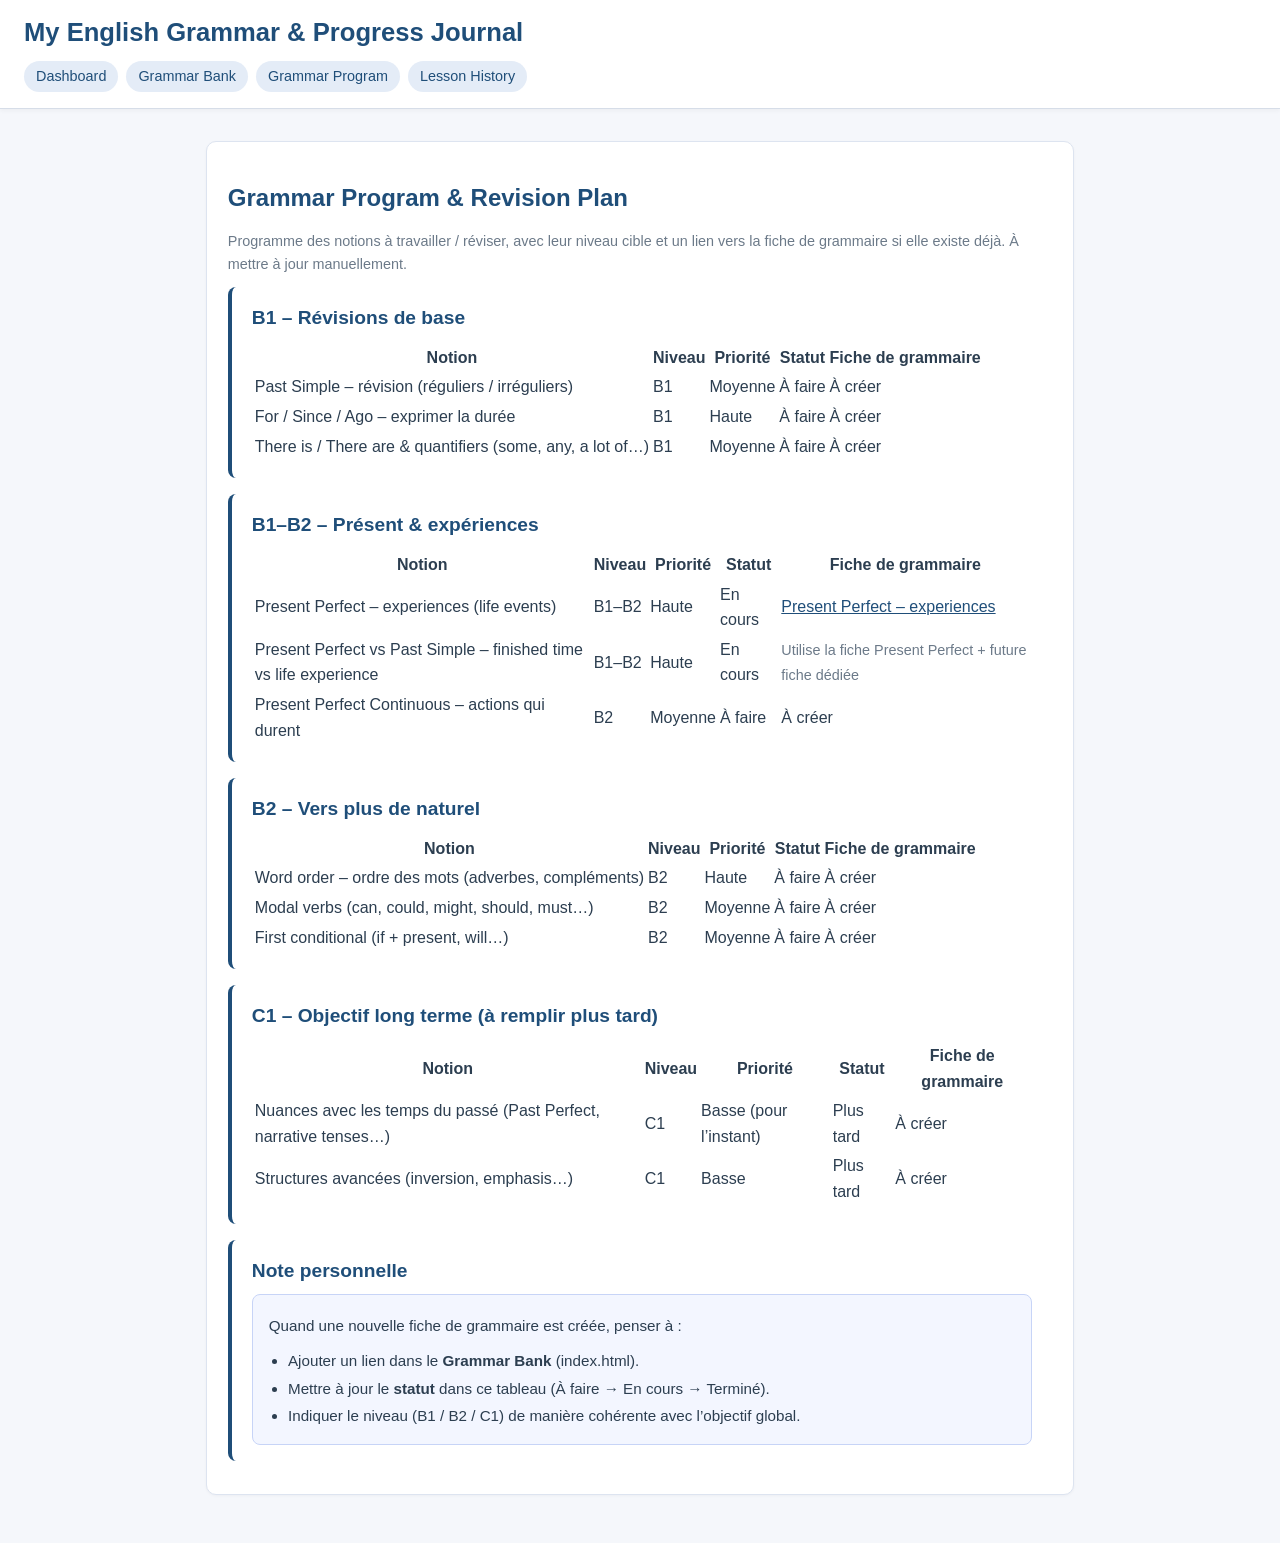
==== program.html @ 2c53763a "Update files after merging with GitHub" ====
<!DOCTYPE html>
<html lang="en">
<head>
  <meta charset="UTF-8">
  <title>Grammar Program & Revision Plan</title>
  <meta name="viewport" content="width=device-width, initial-scale=1">
  <link rel="stylesheet" href="css/style.css">
</head>
<body>
  <header>
    <h1>My English Grammar & Progress Journal</h1>
    <nav>
      <a href="index.html#dashboard">Dashboard</a>
      <a href="index.html#grammar-bank">Grammar Bank</a>
      <a href="program.html">Grammar Program</a>
      <a href="index.html#progress">Lesson History</a>
    </nav>
  </header>

  <main>
    <div class="card">
      <h2>Grammar Program & Revision Plan</h2>

      <p class="meta">
        Programme des notions à travailler / réviser, avec leur niveau cible et un lien
        vers la fiche de grammaire si elle existe déjà. À mettre à jour manuellement.
      </p>

      <!-- B1 – Révisions de base -->
      <section class="grammar-section">
        <h3>B1 – Révisions de base</h3>

        <table>
          <thead>
            <tr>
              <th>Notion</th>
              <th>Niveau</th>
              <th>Priorité</th>
              <th>Statut</th>
              <th>Fiche de grammaire</th>
            </tr>
          </thead>
          <tbody>
            <tr>
              <td>Past Simple – révision (réguliers / irréguliers)</td>
              <td>B1</td>
              <td>Moyenne</td>
              <td>À faire</td>
              <td>À créer</td>
            </tr>
            <tr>
              <td>For / Since / Ago – exprimer la durée</td>
              <td>B1</td>
              <td>Haute</td>
              <td>À faire</td>
              <td>À créer</td>
            </tr>
            <tr>
              <td>There is / There are & quantifiers (some, any, a lot of…)</td>
              <td>B1</td>
              <td>Moyenne</td>
              <td>À faire</td>
              <td>À créer</td>
            </tr>
          </tbody>
        </table>
      </section>

      <!-- B1–B2 – Présent & expériences -->
      <section class="grammar-section">
        <h3>B1–B2 – Présent & expériences</h3>

        <table>
          <thead>
            <tr>
              <th>Notion</th>
              <th>Niveau</th>
              <th>Priorité</th>
              <th>Statut</th>
              <th>Fiche de grammaire</th>
            </tr>
          </thead>
          <tbody>
            <tr>
              <td>Present Perfect – experiences (life events)</td>
              <td>B1–B2</td>
              <td>Haute</td>
              <td>En cours</td>
              <td>
                <a href="grammar/2025-11-17-present-perfect.html">
                  Present Perfect – experiences
                </a>
              </td>
            </tr>
            <tr>
              <td>Present Perfect vs Past Simple – finished time vs life experience</td>
              <td>B1–B2</td>
              <td>Haute</td>
              <td>En cours</td>
              <td>
                <span class="meta">Utilise la fiche Present Perfect + future fiche dédiée</span>
              </td>
            </tr>
            <tr>
              <td>Present Perfect Continuous – actions qui durent</td>
              <td>B2</td>
              <td>Moyenne</td>
              <td>À faire</td>
              <td>À créer</td>
            </tr>
          </tbody>
        </table>
      </section>

      <!-- B2 – Vers plus de naturel -->
      <section class="grammar-section">
        <h3>B2 – Vers plus de naturel</h3>

        <table>
          <thead>
            <tr>
              <th>Notion</th>
              <th>Niveau</th>
              <th>Priorité</th>
              <th>Statut</th>
              <th>Fiche de grammaire</th>
            </tr>
          </thead>
          <tbody>
            <tr>
              <td>Word order – ordre des mots (adverbes, compléments)</td>
              <td>B2</td>
              <td>Haute</td>
              <td>À faire</td>
              <td>À créer</td>
            </tr>
            <tr>
              <td>Modal verbs (can, could, might, should, must…)</td>
              <td>B2</td>
              <td>Moyenne</td>
              <td>À faire</td>
              <td>À créer</td>
            </tr>
            <tr>
              <td>First conditional (if + present, will…)</td>
              <td>B2</td>
              <td>Moyenne</td>
              <td>À faire</td>
              <td>À créer</td>
            </tr>
          </tbody>
        </table>
      </section>

      <!-- C1 – Objectif long terme (placeholder) -->
      <section class="grammar-section">
        <h3>C1 – Objectif long terme (à remplir plus tard)</h3>

        <table>
          <thead>
            <tr>
              <th>Notion</th>
              <th>Niveau</th>
              <th>Priorité</th>
              <th>Statut</th>
              <th>Fiche de grammaire</th>
            </tr>
          </thead>
          <tbody>
            <tr>
              <td>Nuances avec les temps du passé (Past Perfect, narrative tenses…)</td>
              <td>C1</td>
              <td>Basse (pour l’instant)</td>
              <td>Plus tard</td>
              <td>À créer</td>
            </tr>
            <tr>
              <td>Structures avancées (inversion, emphasis…)</td>
              <td>C1</td>
              <td>Basse</td>
              <td>Plus tard</td>
              <td>À créer</td>
            </tr>
          </tbody>
        </table>
      </section>

      <!-- NOTE -->
      <section class="grammar-section">
        <h3>Note personnelle</h3>

        <div class="note-box">
          <p>
            Quand une nouvelle fiche de grammaire est créée, penser à :
          </p>
          <ul>
            <li>Ajouter un lien dans le <strong>Grammar Bank</strong> (index.html).</li>
            <li>Mettre à jour le <strong>statut</strong> dans ce tableau (À faire → En cours → Terminé).</li>
            <li>Indiquer le niveau (B1 / B2 / C1) de manière cohérente avec l’objectif global.</li>
          </ul>
        </div>
      </section>
    </div>
  </main>
</body>
</html>
---- css/style.css ----
/* --------- RESET DE BASE --------- */

* {
  box-sizing: border-box;
}

html, body {
  margin: 0;
  padding: 0;
}

/* --------- TYPO + FOND --------- */

body {
  font-family: -apple-system, BlinkMacSystemFont, "Segoe UI", Roboto, sans-serif;
  background: #f5f7fb;           /* fond clair bleu/gris */
  color: #2c3e50;                 /* texte gris foncé */
  line-height: 1.6;
}

/* --------- HEADER --------- */

header {
  background: #ffffff;
  border-bottom: 1px solid #d6dde8;
  box-shadow: 0 2px 4px rgba(0, 0, 0, 0.04);
  padding: 0.75rem 1.5rem 1rem;
}

header h1 {
  margin: 0 0 0.5rem;
  font-size: 1.6rem;
  color: #1f4e79;                 /* bleu sobre principal */
}

header nav {
  display: flex;
  flex-wrap: wrap;
  gap: 0.5rem;
}

header nav a {
  text-decoration: none;
  color: #1f4e79;
  font-weight: 500;
  padding: 0.25rem 0.75rem;
  border-radius: 999px;
  background: #e4ecf7;
  font-size: 0.9rem;
}

header nav a:hover {
  background: #d1ddf1;
}

/* --------- LAYOUT GLOBAL --------- */

main {
  max-width: 900px;
  margin: 2rem auto 3rem;
  padding: 0 1rem;
}

/* Sections principales (Dashboard / Grammar / Progress) */

section {
  margin-bottom: 2rem;
}

/* --------- TITRES & TEXTE --------- */

h2 {
  font-size: 1.5rem;
  margin-bottom: 0.75rem;
  color: #1f4e79;
}

h3 {
  font-size: 1.2rem;
  margin-top: 0;
  margin-bottom: 0.5rem;
  color: #1f4e79;
}

p {
  margin: 0.4rem 0 0.7rem;
}

.meta {
  font-size: 0.9rem;
  color: #6c7a89;
}

/* Liens */

a {
  color: #1f4e79;
}

a:hover {
  text-decoration: underline;
}

/* --------- GRILLE & CARTES --------- */

.grid {
  display: grid;
  gap: 1.25rem;
}

/* 2 colonnes sur écran moyen/grand, 1 colonne sur mobile */
.grid-2 {
  grid-template-columns: repeat(2, minmax(0, 1fr));
}

@media (max-width: 700px) {
  .grid-2 {
    grid-template-columns: 1fr;
  }
}

.card {
  background: #ffffff;
  border-radius: 10px;
  border: 1px solid #dde4f0;
  padding: 1.1rem 1.3rem;
  box-shadow: 0 1px 3px rgba(15, 23, 42, 0.04);
}

/* Listes dans les cartes */

.card ul {
  margin: 0.3rem 0 0;
  padding-left: 1.2rem;
}

.card li {
  margin-bottom: 0.2rem;
}

/* --------- CODE INLINE (pour le chemin grammar/ progress/) --------- */

code {
  font-family: "Fira Code", Menlo, Consolas, monospace;
  background: #edf1fa;
  padding: 0.1rem 0.3rem;
  border-radius: 4px;
  font-size: 0.9em;
}

/* --------- BLOCS UTILES POUR LES FUTURES FICHES --------- */

/* Pour tes fiches de grammaire individuelles */
.grammar-section {
  background: #ffffff;
  border-left: 4px solid #1f4e79;
  border-radius: 8px;
  padding: 1rem 1.25rem;
  margin-bottom: 1rem;
}

/* Encadré neutre (note, rappel) */
.note-box {
  background: #f3f6ff;
  border: 1px solid #c7d4f7;
  border-radius: 8px;
  padding: 0.75rem 1rem;
  font-size: 0.95rem;
}

/* Encadré pour erreurs fréquentes */
.error-box {
  background: #fff7f2;
  border: 1px solid #f2c5a4;
  border-radius: 8px;
  padding: 0.8rem 1rem;
  font-size: 0.95rem;
}

/* Encadré pour exemples */
.example-box {
  background: #f8fafc;
  border: 1px dashed #c4d0e3;
  border-radius: 8px;
  padding: 0.75rem 1rem;
  font-size: 0.95rem;
}

/* Mise en relief exceptionnelle (autre couleur) */
.highlight {
  background: #fff3d6;
  border-radius: 4px;
  padding: 0.1rem 0.3rem;
}
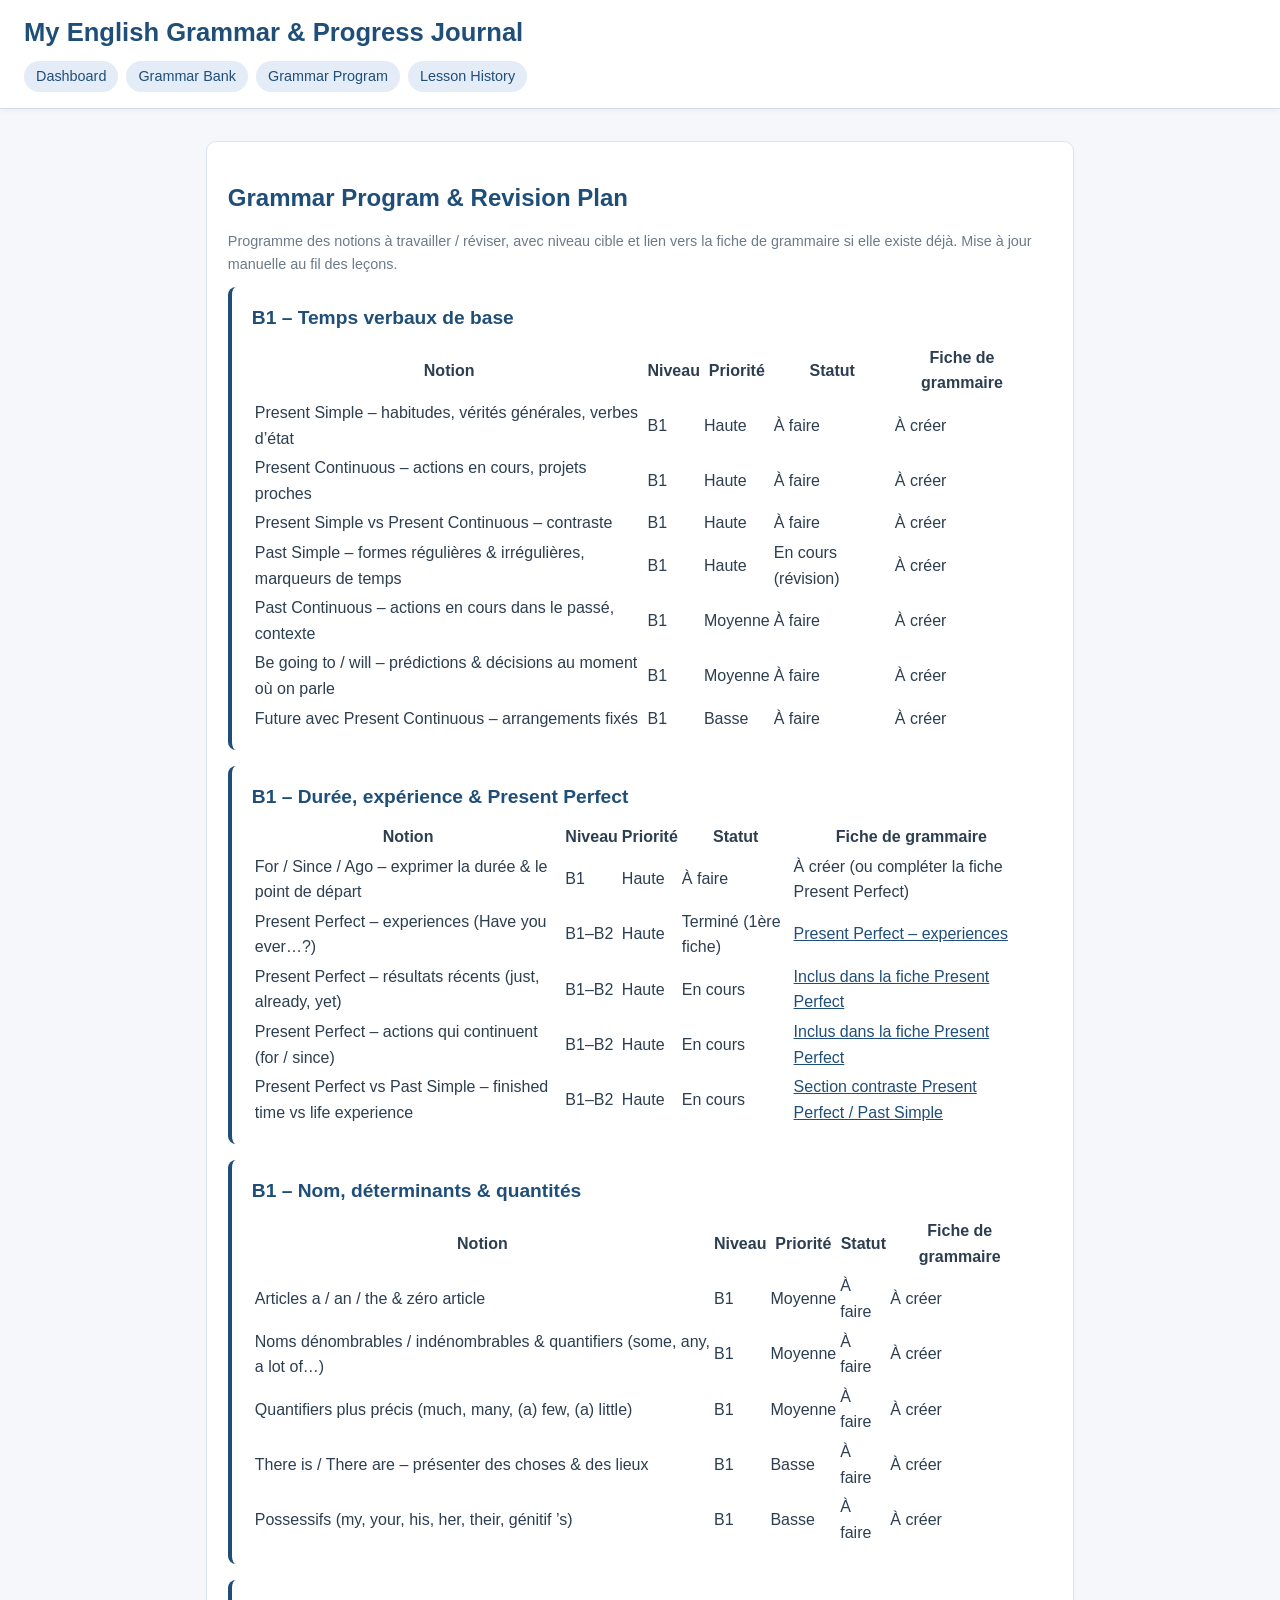
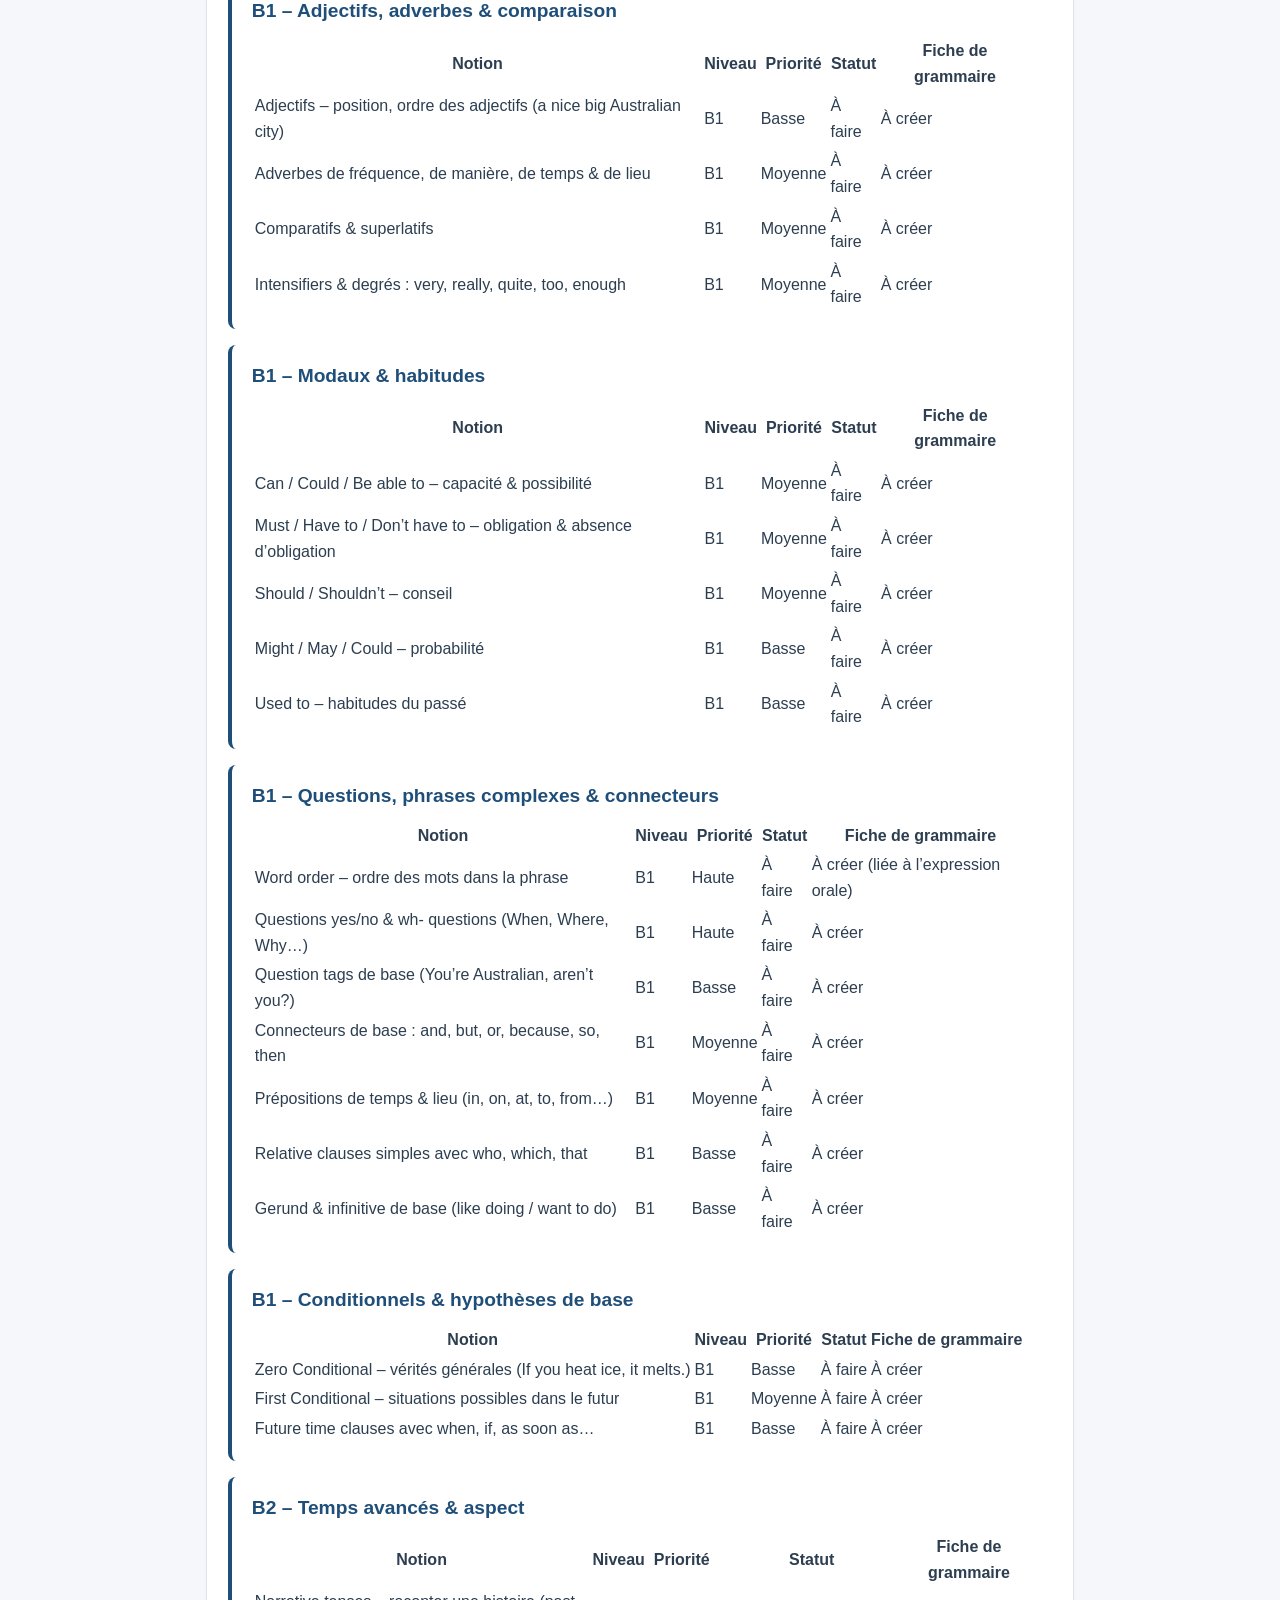
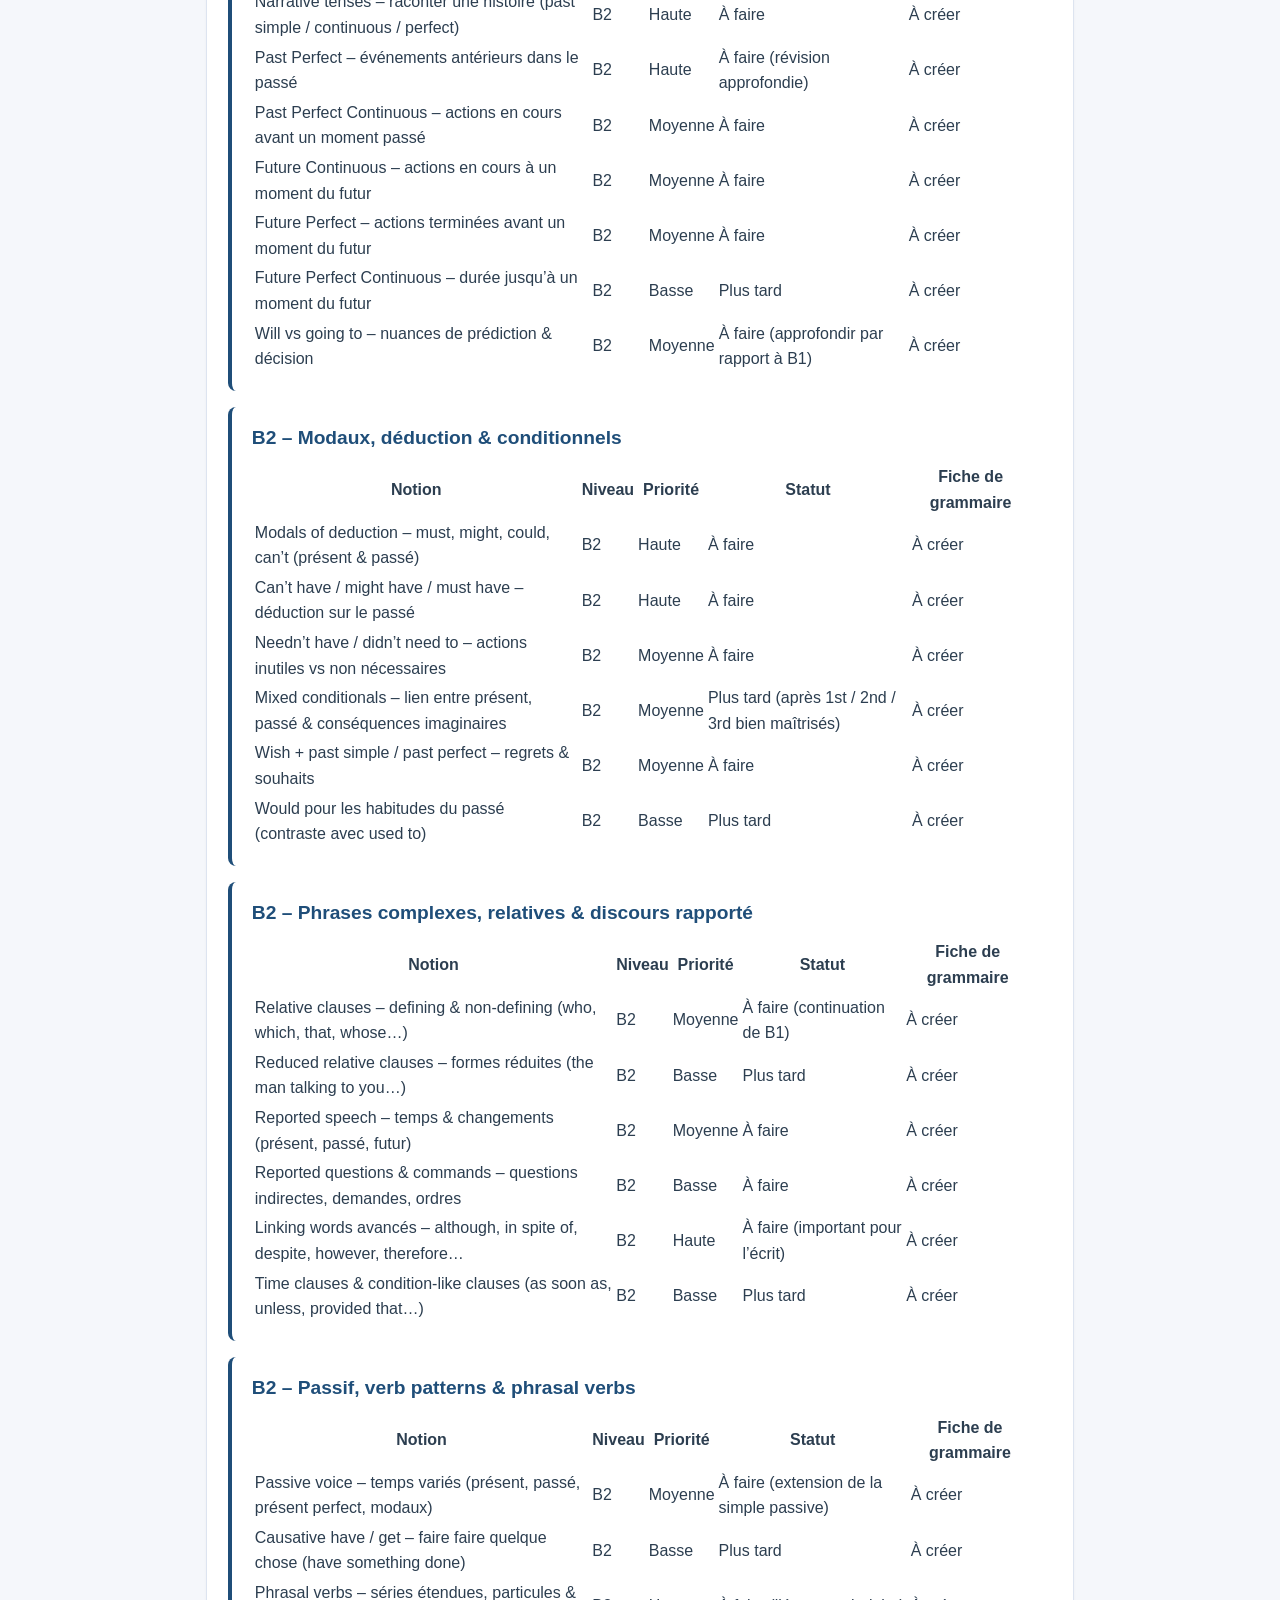
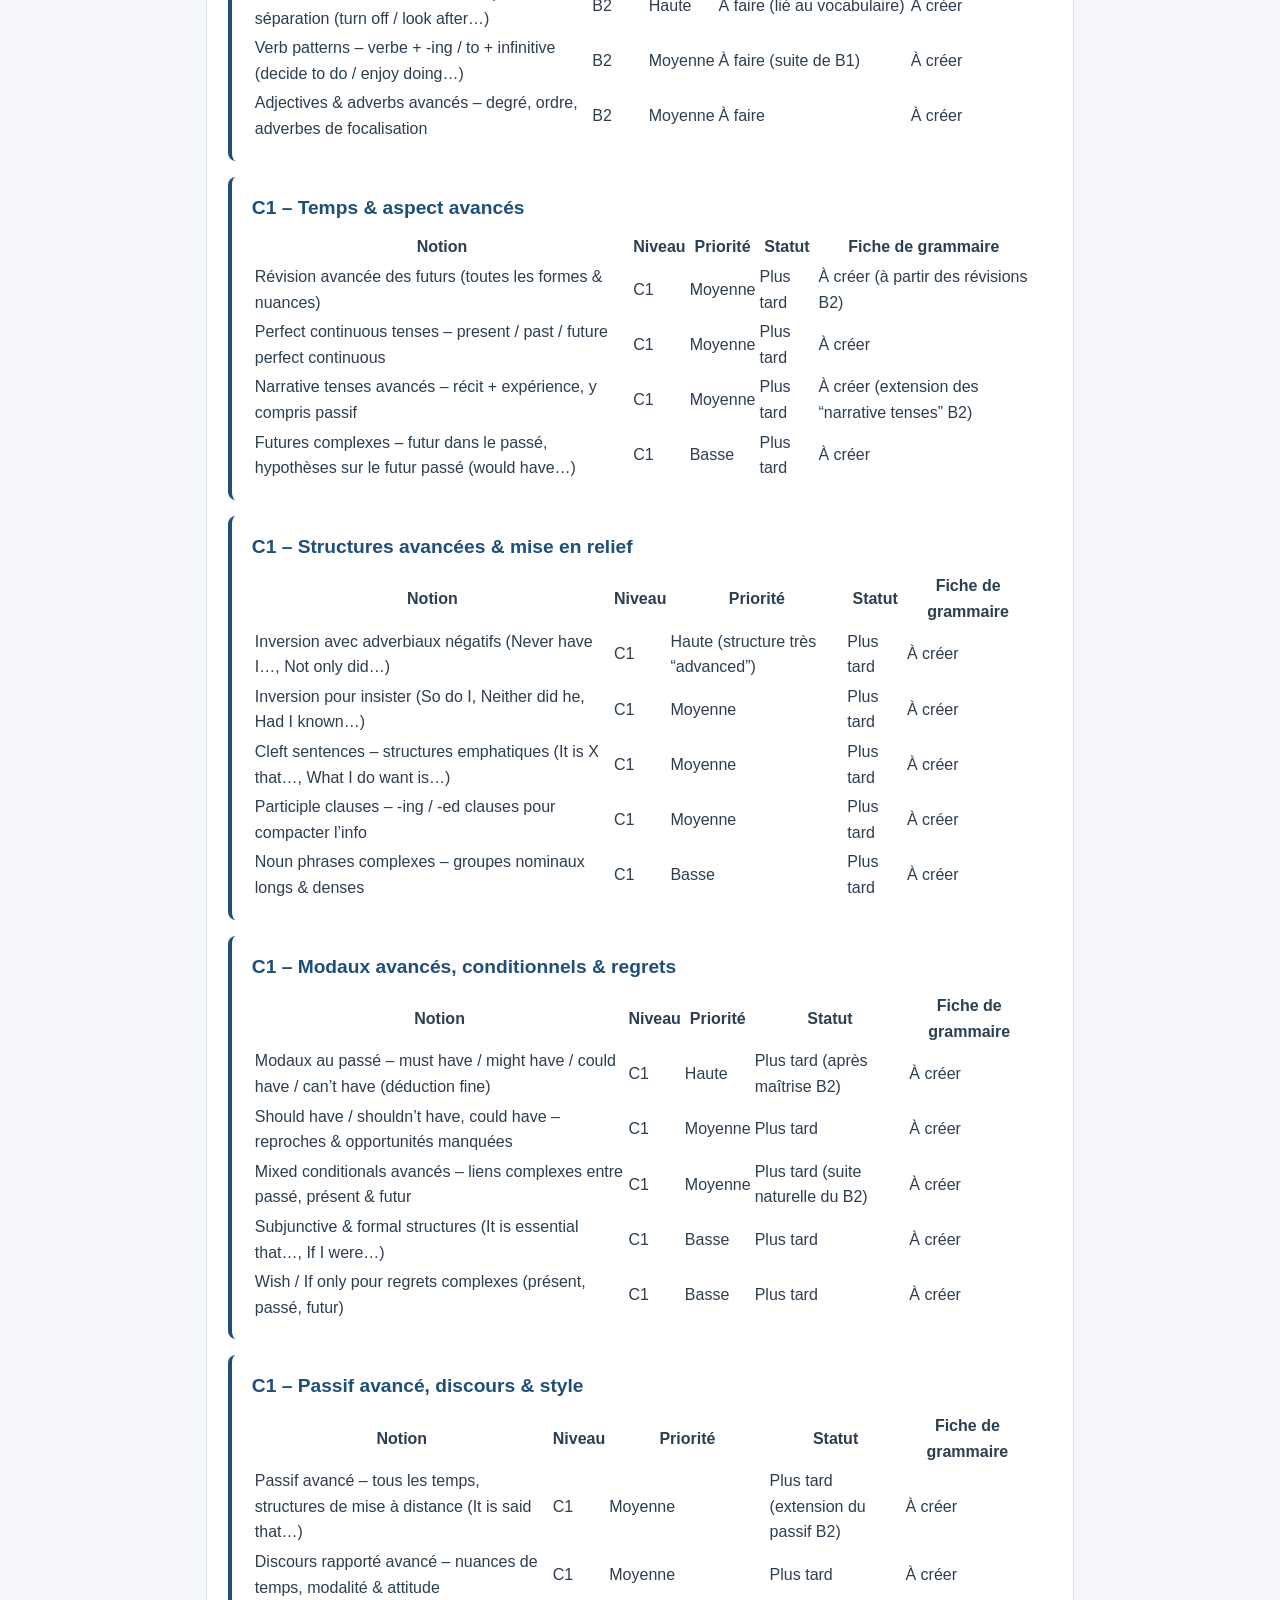
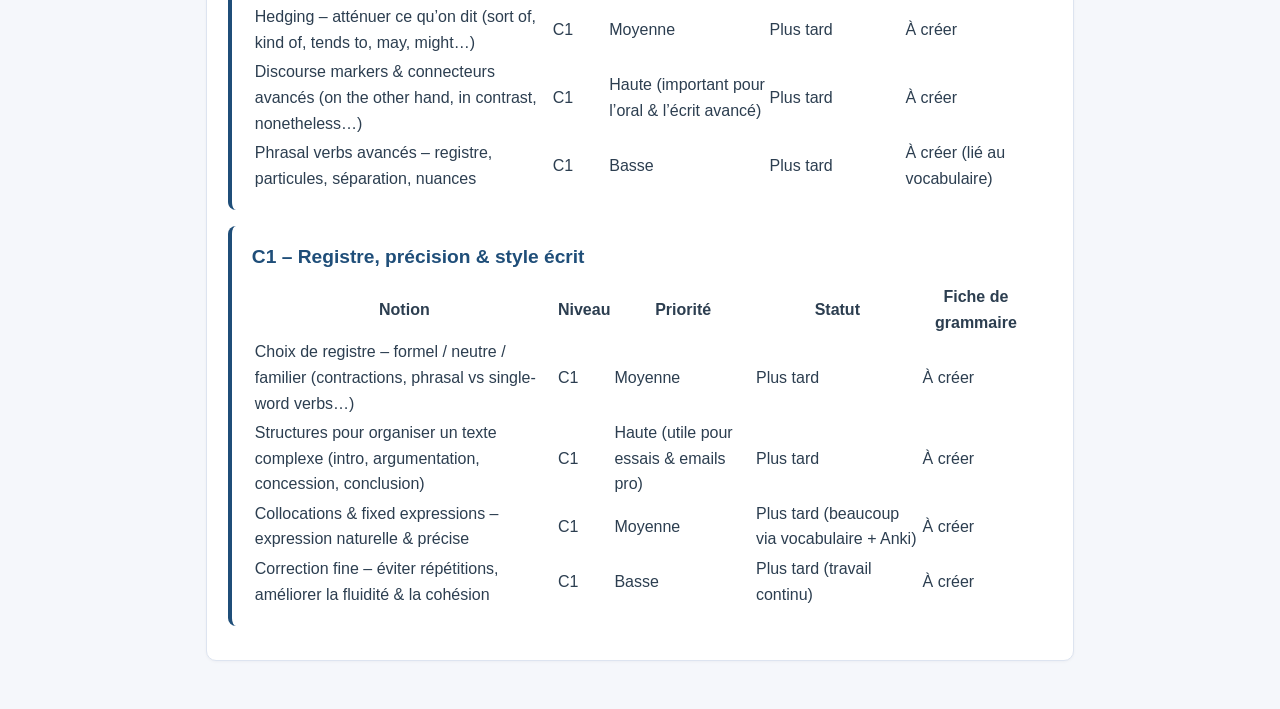
==== commit ef54f8d6: "Update files after merging with GitHub" ====
--- a/program.html
+++ b/program.html
@@ -22,70 +22,105 @@
       <h2>Grammar Program & Revision Plan</h2>
 
       <p class="meta">
-        Programme des notions à travailler / réviser, avec leur niveau cible et un lien
-        vers la fiche de grammaire si elle existe déjà. À mettre à jour manuellement.
+        Programme des notions à travailler / réviser, avec niveau cible et lien vers la
+        fiche de grammaire si elle existe déjà. Mise à jour manuelle au fil des leçons.
       </p>
 
-      <!-- B1 – Révisions de base -->
-      <section class="grammar-section">
-        <h3>B1 – Révisions de base</h3>
-
-        <table>
-          <thead>
-            <tr>
-              <th>Notion</th>
-              <th>Niveau</th>
-              <th>Priorité</th>
-              <th>Statut</th>
-              <th>Fiche de grammaire</th>
-            </tr>
-          </thead>
-          <tbody>
-            <tr>
-              <td>Past Simple – révision (réguliers / irréguliers)</td>
-              <td>B1</td>
-              <td>Moyenne</td>
-              <td>À faire</td>
-              <td>À créer</td>
-            </tr>
-            <tr>
-              <td>For / Since / Ago – exprimer la durée</td>
-              <td>B1</td>
-              <td>Haute</td>
-              <td>À faire</td>
-              <td>À créer</td>
-            </tr>
-            <tr>
-              <td>There is / There are & quantifiers (some, any, a lot of…)</td>
-              <td>B1</td>
-              <td>Moyenne</td>
-              <td>À faire</td>
-              <td>À créer</td>
-            </tr>
-          </tbody>
-        </table>
-      </section>
-
-      <!-- B1–B2 – Présent & expériences -->
-      <section class="grammar-section">
-        <h3>B1–B2 – Présent & expériences</h3>
-
-        <table>
-          <thead>
-            <tr>
-              <th>Notion</th>
-              <th>Niveau</th>
-              <th>Priorité</th>
-              <th>Statut</th>
-              <th>Fiche de grammaire</th>
-            </tr>
-          </thead>
-          <tbody>
-            <tr>
-              <td>Present Perfect – experiences (life events)</td>
+            <!-- B1 – Temps verbaux de base -->
+      <section class="grammar-section">
+        <h3>B1 – Temps verbaux de base</h3>
+
+        <table>
+          <thead>
+            <tr>
+              <th>Notion</th>
+              <th>Niveau</th>
+              <th>Priorité</th>
+              <th>Statut</th>
+              <th>Fiche de grammaire</th>
+            </tr>
+          </thead>
+          <tbody>
+            <tr>
+              <td>Present Simple – habitudes, vérités générales, verbes d’état</td>
+              <td>B1</td>
+              <td>Haute</td>
+              <td>À faire</td>
+              <td>À créer</td>
+            </tr>
+            <tr>
+              <td>Present Continuous – actions en cours, projets proches</td>
+              <td>B1</td>
+              <td>Haute</td>
+              <td>À faire</td>
+              <td>À créer</td>
+            </tr>
+            <tr>
+              <td>Present Simple vs Present Continuous – contraste</td>
+              <td>B1</td>
+              <td>Haute</td>
+              <td>À faire</td>
+              <td>À créer</td>
+            </tr>
+            <tr>
+              <td>Past Simple – formes régulières & irrégulières, marqueurs de temps</td>
+              <td>B1</td>
+              <td>Haute</td>
+              <td>En cours (révision)</td>
+              <td>À créer</td>
+            </tr>
+            <tr>
+              <td>Past Continuous – actions en cours dans le passé, contexte</td>
+              <td>B1</td>
+              <td>Moyenne</td>
+              <td>À faire</td>
+              <td>À créer</td>
+            </tr>
+            <tr>
+              <td>Be going to / will – prédictions & décisions au moment où on parle</td>
+              <td>B1</td>
+              <td>Moyenne</td>
+              <td>À faire</td>
+              <td>À créer</td>
+            </tr>
+            <tr>
+              <td>Future avec Present Continuous – arrangements fixés</td>
+              <td>B1</td>
+              <td>Basse</td>
+              <td>À faire</td>
+              <td>À créer</td>
+            </tr>
+          </tbody>
+        </table>
+      </section>
+
+      <!-- B1 – Durée, expérience & Present Perfect -->
+      <section class="grammar-section">
+        <h3>B1 – Durée, expérience & Present Perfect</h3>
+
+        <table>
+          <thead>
+            <tr>
+              <th>Notion</th>
+              <th>Niveau</th>
+              <th>Priorité</th>
+              <th>Statut</th>
+              <th>Fiche de grammaire</th>
+            </tr>
+          </thead>
+          <tbody>
+            <tr>
+              <td>For / Since / Ago – exprimer la durée & le point de départ</td>
+              <td>B1</td>
+              <td>Haute</td>
+              <td>À faire</td>
+              <td>À créer (ou compléter la fiche Present Perfect)</td>
+            </tr>
+            <tr>
+              <td>Present Perfect – experiences (Have you ever…?)</td>
               <td>B1–B2</td>
               <td>Haute</td>
-              <td>En cours</td>
+              <td>Terminé (1ère fiche)</td>
               <td>
                 <a href="grammar/2025-11-17-present-perfect.html">
                   Present Perfect – experiences
@@ -93,113 +128,807 @@
               </td>
             </tr>
             <tr>
+              <td>Present Perfect – résultats récents (just, already, yet)</td>
+              <td>B1–B2</td>
+              <td>Haute</td>
+              <td>En cours</td>
+              <td>
+                <a href="grammar/2025-11-17-present-perfect.html">
+                  Inclus dans la fiche Present Perfect
+                </a>
+              </td>
+            </tr>
+            <tr>
+              <td>Present Perfect – actions qui continuent (for / since)</td>
+              <td>B1–B2</td>
+              <td>Haute</td>
+              <td>En cours</td>
+              <td>
+                <a href="grammar/2025-11-17-present-perfect.html">
+                  Inclus dans la fiche Present Perfect
+                </a>
+              </td>
+            </tr>
+            <tr>
               <td>Present Perfect vs Past Simple – finished time vs life experience</td>
               <td>B1–B2</td>
               <td>Haute</td>
               <td>En cours</td>
               <td>
-                <span class="meta">Utilise la fiche Present Perfect + future fiche dédiée</span>
+                <a href="grammar/2025-11-17-present-perfect.html">
+                  Section contraste Present Perfect / Past Simple
+                </a>
               </td>
             </tr>
-            <tr>
-              <td>Present Perfect Continuous – actions qui durent</td>
-              <td>B2</td>
-              <td>Moyenne</td>
-              <td>À faire</td>
-              <td>À créer</td>
-            </tr>
-          </tbody>
-        </table>
-      </section>
-
-      <!-- B2 – Vers plus de naturel -->
-      <section class="grammar-section">
-        <h3>B2 – Vers plus de naturel</h3>
-
-        <table>
-          <thead>
-            <tr>
-              <th>Notion</th>
-              <th>Niveau</th>
-              <th>Priorité</th>
-              <th>Statut</th>
-              <th>Fiche de grammaire</th>
-            </tr>
-          </thead>
-          <tbody>
-            <tr>
-              <td>Word order – ordre des mots (adverbes, compléments)</td>
-              <td>B2</td>
-              <td>Haute</td>
-              <td>À faire</td>
-              <td>À créer</td>
-            </tr>
-            <tr>
-              <td>Modal verbs (can, could, might, should, must…)</td>
-              <td>B2</td>
-              <td>Moyenne</td>
-              <td>À faire</td>
-              <td>À créer</td>
-            </tr>
-            <tr>
-              <td>First conditional (if + present, will…)</td>
-              <td>B2</td>
-              <td>Moyenne</td>
-              <td>À faire</td>
-              <td>À créer</td>
-            </tr>
-          </tbody>
-        </table>
-      </section>
-
-      <!-- C1 – Objectif long terme (placeholder) -->
-      <section class="grammar-section">
-        <h3>C1 – Objectif long terme (à remplir plus tard)</h3>
-
-        <table>
-          <thead>
-            <tr>
-              <th>Notion</th>
-              <th>Niveau</th>
-              <th>Priorité</th>
-              <th>Statut</th>
-              <th>Fiche de grammaire</th>
-            </tr>
-          </thead>
-          <tbody>
-            <tr>
-              <td>Nuances avec les temps du passé (Past Perfect, narrative tenses…)</td>
-              <td>C1</td>
-              <td>Basse (pour l’instant)</td>
-              <td>Plus tard</td>
-              <td>À créer</td>
-            </tr>
-            <tr>
-              <td>Structures avancées (inversion, emphasis…)</td>
-              <td>C1</td>
-              <td>Basse</td>
-              <td>Plus tard</td>
-              <td>À créer</td>
-            </tr>
-          </tbody>
-        </table>
-      </section>
-
-      <!-- NOTE -->
-      <section class="grammar-section">
-        <h3>Note personnelle</h3>
-
-        <div class="note-box">
-          <p>
-            Quand une nouvelle fiche de grammaire est créée, penser à :
-          </p>
-          <ul>
-            <li>Ajouter un lien dans le <strong>Grammar Bank</strong> (index.html).</li>
-            <li>Mettre à jour le <strong>statut</strong> dans ce tableau (À faire → En cours → Terminé).</li>
-            <li>Indiquer le niveau (B1 / B2 / C1) de manière cohérente avec l’objectif global.</li>
-          </ul>
-        </div>
-      </section>
+          </tbody>
+        </table>
+      </section>
+
+      <!-- B1 – Nom, déterminants & quantités -->
+      <section class="grammar-section">
+        <h3>B1 – Nom, déterminants & quantités</h3>
+
+        <table>
+          <thead>
+            <tr>
+              <th>Notion</th>
+              <th>Niveau</th>
+              <th>Priorité</th>
+              <th>Statut</th>
+              <th>Fiche de grammaire</th>
+            </tr>
+          </thead>
+          <tbody>
+            <tr>
+              <td>Articles a / an / the & zéro article</td>
+              <td>B1</td>
+              <td>Moyenne</td>
+              <td>À faire</td>
+              <td>À créer</td>
+            </tr>
+            <tr>
+              <td>Noms dénombrables / indénombrables & quantifiers (some, any, a lot of…)</td>
+              <td>B1</td>
+              <td>Moyenne</td>
+              <td>À faire</td>
+              <td>À créer</td>
+            </tr>
+            <tr>
+              <td>Quantifiers plus précis (much, many, (a) few, (a) little)</td>
+              <td>B1</td>
+              <td>Moyenne</td>
+              <td>À faire</td>
+              <td>À créer</td>
+            </tr>
+            <tr>
+              <td>There is / There are – présenter des choses & des lieux</td>
+              <td>B1</td>
+              <td>Basse</td>
+              <td>À faire</td>
+              <td>À créer</td>
+            </tr>
+            <tr>
+              <td>Possessifs (my, your, his, her, their, génitif ’s)</td>
+              <td>B1</td>
+              <td>Basse</td>
+              <td>À faire</td>
+              <td>À créer</td>
+            </tr>
+          </tbody>
+        </table>
+      </section>
+
+      <!-- B1 – Adjectifs, adverbes & comparaison -->
+      <section class="grammar-section">
+        <h3>B1 – Adjectifs, adverbes & comparaison</h3>
+
+        <table>
+          <thead>
+            <tr>
+              <th>Notion</th>
+              <th>Niveau</th>
+              <th>Priorité</th>
+              <th>Statut</th>
+              <th>Fiche de grammaire</th>
+            </tr>
+          </thead>
+          <tbody>
+            <tr>
+              <td>Adjectifs – position, ordre des adjectifs (a nice big Australian city)</td>
+              <td>B1</td>
+              <td>Basse</td>
+              <td>À faire</td>
+              <td>À créer</td>
+            </tr>
+            <tr>
+              <td>Adverbes de fréquence, de manière, de temps & de lieu</td>
+              <td>B1</td>
+              <td>Moyenne</td>
+              <td>À faire</td>
+              <td>À créer</td>
+            </tr>
+            <tr>
+              <td>Comparatifs & superlatifs</td>
+              <td>B1</td>
+              <td>Moyenne</td>
+              <td>À faire</td>
+              <td>À créer</td>
+            </tr>
+            <tr>
+              <td>Intensifiers & degrés : very, really, quite, too, enough</td>
+              <td>B1</td>
+              <td>Moyenne</td>
+              <td>À faire</td>
+              <td>À créer</td>
+            </tr>
+          </tbody>
+        </table>
+      </section>
+
+      <!-- B1 – Modaux & habitudes -->
+      <section class="grammar-section">
+        <h3>B1 – Modaux & habitudes</h3>
+
+        <table>
+          <thead>
+            <tr>
+              <th>Notion</th>
+              <th>Niveau</th>
+              <th>Priorité</th>
+              <th>Statut</th>
+              <th>Fiche de grammaire</th>
+            </tr>
+          </thead>
+          <tbody>
+            <tr>
+              <td>Can / Could / Be able to – capacité & possibilité</td>
+              <td>B1</td>
+              <td>Moyenne</td>
+              <td>À faire</td>
+              <td>À créer</td>
+            </tr>
+            <tr>
+              <td>Must / Have to / Don’t have to – obligation & absence d’obligation</td>
+              <td>B1</td>
+              <td>Moyenne</td>
+              <td>À faire</td>
+              <td>À créer</td>
+            </tr>
+            <tr>
+              <td>Should / Shouldn’t – conseil</td>
+              <td>B1</td>
+              <td>Moyenne</td>
+              <td>À faire</td>
+              <td>À créer</td>
+            </tr>
+            <tr>
+              <td>Might / May / Could – probabilité</td>
+              <td>B1</td>
+              <td>Basse</td>
+              <td>À faire</td>
+              <td>À créer</td>
+            </tr>
+            <tr>
+              <td>Used to – habitudes du passé</td>
+              <td>B1</td>
+              <td>Basse</td>
+              <td>À faire</td>
+              <td>À créer</td>
+            </tr>
+          </tbody>
+        </table>
+      </section>
+
+      <!-- B1 – Questions, phrases complexes & connecteurs -->
+      <section class="grammar-section">
+        <h3>B1 – Questions, phrases complexes & connecteurs</h3>
+
+        <table>
+          <thead>
+            <tr>
+              <th>Notion</th>
+              <th>Niveau</th>
+              <th>Priorité</th>
+              <th>Statut</th>
+              <th>Fiche de grammaire</th>
+            </tr>
+          </thead>
+          <tbody>
+            <tr>
+              <td>Word order – ordre des mots dans la phrase</td>
+              <td>B1</td>
+              <td>Haute</td>
+              <td>À faire</td>
+              <td>À créer (liée à l’expression orale)</td>
+            </tr>
+            <tr>
+              <td>Questions yes/no & wh- questions (When, Where, Why…)</td>
+              <td>B1</td>
+              <td>Haute</td>
+              <td>À faire</td>
+              <td>À créer</td>
+            </tr>
+            <tr>
+              <td>Question tags de base (You’re Australian, aren’t you?)</td>
+              <td>B1</td>
+              <td>Basse</td>
+              <td>À faire</td>
+              <td>À créer</td>
+            </tr>
+            <tr>
+              <td>Connecteurs de base : and, but, or, because, so, then</td>
+              <td>B1</td>
+              <td>Moyenne</td>
+              <td>À faire</td>
+              <td>À créer</td>
+            </tr>
+            <tr>
+              <td>Prépositions de temps & lieu (in, on, at, to, from…)</td>
+              <td>B1</td>
+              <td>Moyenne</td>
+              <td>À faire</td>
+              <td>À créer</td>
+            </tr>
+            <tr>
+              <td>Relative clauses simples avec who, which, that</td>
+              <td>B1</td>
+              <td>Basse</td>
+              <td>À faire</td>
+              <td>À créer</td>
+            </tr>
+            <tr>
+              <td>Gerund & infinitive de base (like doing / want to do)</td>
+              <td>B1</td>
+              <td>Basse</td>
+              <td>À faire</td>
+              <td>À créer</td>
+            </tr>
+          </tbody>
+        </table>
+      </section>
+
+      <!-- B1 – Conditionnels & phrases hypothétiques de base -->
+      <section class="grammar-section">
+        <h3>B1 – Conditionnels & hypothèses de base</h3>
+
+        <table>
+          <thead>
+            <tr>
+              <th>Notion</th>
+              <th>Niveau</th>
+              <th>Priorité</th>
+              <th>Statut</th>
+              <th>Fiche de grammaire</th>
+            </tr>
+          </thead>
+          <tbody>
+            <tr>
+              <td>Zero Conditional – vérités générales (If you heat ice, it melts.)</td>
+              <td>B1</td>
+              <td>Basse</td>
+              <td>À faire</td>
+              <td>À créer</td>
+            </tr>
+            <tr>
+              <td>First Conditional – situations possibles dans le futur</td>
+              <td>B1</td>
+              <td>Moyenne</td>
+              <td>À faire</td>
+              <td>À créer</td>
+            </tr>
+            <tr>
+              <td>Future time clauses avec when, if, as soon as…</td>
+              <td>B1</td>
+              <td>Basse</td>
+              <td>À faire</td>
+              <td>À créer</td>
+            </tr>
+          </tbody>
+        </table>
+      </section>
+
+
+            <!-- B2 – Temps avancés & aspect -->
+      <section class="grammar-section">
+        <h3>B2 – Temps avancés & aspect</h3>
+
+        <table>
+          <thead>
+            <tr>
+              <th>Notion</th>
+              <th>Niveau</th>
+              <th>Priorité</th>
+              <th>Statut</th>
+              <th>Fiche de grammaire</th>
+            </tr>
+          </thead>
+          <tbody>
+            <tr>
+              <td>Narrative tenses – raconter une histoire (past simple / continuous / perfect)</td>
+              <td>B2</td>
+              <td>Haute</td>
+              <td>À faire</td>
+              <td>À créer</td>
+            </tr>
+            <tr>
+              <td>Past Perfect – événements antérieurs dans le passé</td>
+              <td>B2</td>
+              <td>Haute</td>
+              <td>À faire (révision approfondie)</td>
+              <td>À créer</td>
+            </tr>
+            <tr>
+              <td>Past Perfect Continuous – actions en cours avant un moment passé</td>
+              <td>B2</td>
+              <td>Moyenne</td>
+              <td>À faire</td>
+              <td>À créer</td>
+            </tr>
+            <tr>
+              <td>Future Continuous – actions en cours à un moment du futur</td>
+              <td>B2</td>
+              <td>Moyenne</td>
+              <td>À faire</td>
+              <td>À créer</td>
+            </tr>
+            <tr>
+              <td>Future Perfect – actions terminées avant un moment du futur</td>
+              <td>B2</td>
+              <td>Moyenne</td>
+              <td>À faire</td>
+              <td>À créer</td>
+            </tr>
+            <tr>
+              <td>Future Perfect Continuous – durée jusqu’à un moment du futur</td>
+              <td>B2</td>
+              <td>Basse</td>
+              <td>Plus tard</td>
+              <td>À créer</td>
+            </tr>
+            <tr>
+              <td>Will vs going to – nuances de prédiction & décision</td>
+              <td>B2</td>
+              <td>Moyenne</td>
+              <td>À faire (approfondir par rapport à B1)</td>
+              <td>À créer</td>
+            </tr>
+          </tbody>
+        </table>
+      </section>
+
+      <!-- B2 – Modaux, déduction & conditionnels -->
+      <section class="grammar-section">
+        <h3>B2 – Modaux, déduction & conditionnels</h3>
+
+        <table>
+          <thead>
+            <tr>
+              <th>Notion</th>
+              <th>Niveau</th>
+              <th>Priorité</th>
+              <th>Statut</th>
+              <th>Fiche de grammaire</th>
+            </tr>
+          </thead>
+          <tbody>
+            <tr>
+              <td>Modals of deduction – must, might, could, can’t (présent & passé)</td>
+              <td>B2</td>
+              <td>Haute</td>
+              <td>À faire</td>
+              <td>À créer</td>
+            </tr>
+            <tr>
+              <td>Can’t have / might have / must have – déduction sur le passé</td>
+              <td>B2</td>
+              <td>Haute</td>
+              <td>À faire</td>
+              <td>À créer</td>
+            </tr>
+            <tr>
+              <td>Needn’t have / didn’t need to – actions inutiles vs non nécessaires</td>
+              <td>B2</td>
+              <td>Moyenne</td>
+              <td>À faire</td>
+              <td>À créer</td>
+            </tr>
+            <tr>
+              <td>Mixed conditionals – lien entre présent, passé & conséquences imaginaires</td>
+              <td>B2</td>
+              <td>Moyenne</td>
+              <td>Plus tard (après 1st / 2nd / 3rd bien maîtrisés)</td>
+              <td>À créer</td>
+            </tr>
+            <tr>
+              <td>Wish + past simple / past perfect – regrets & souhaits</td>
+              <td>B2</td>
+              <td>Moyenne</td>
+              <td>À faire</td>
+              <td>À créer</td>
+            </tr>
+            <tr>
+              <td>Would pour les habitudes du passé (contraste avec used to)</td>
+              <td>B2</td>
+              <td>Basse</td>
+              <td>Plus tard</td>
+              <td>À créer</td>
+            </tr>
+          </tbody>
+        </table>
+      </section>
+
+      <!-- B2 – Phrases complexes, relatives & discours rapporté -->
+      <section class="grammar-section">
+        <h3>B2 – Phrases complexes, relatives & discours rapporté</h3>
+
+        <table>
+          <thead>
+            <tr>
+              <th>Notion</th>
+              <th>Niveau</th>
+              <th>Priorité</th>
+              <th>Statut</th>
+              <th>Fiche de grammaire</th>
+            </tr>
+          </thead>
+          <tbody>
+            <tr>
+              <td>Relative clauses – defining & non-defining (who, which, that, whose…)</td>
+              <td>B2</td>
+              <td>Moyenne</td>
+              <td>À faire (continuation de B1)</td>
+              <td>À créer</td>
+            </tr>
+            <tr>
+              <td>Reduced relative clauses – formes réduites (the man talking to you…)</td>
+              <td>B2</td>
+              <td>Basse</td>
+              <td>Plus tard</td>
+              <td>À créer</td>
+            </tr>
+            <tr>
+              <td>Reported speech – temps & changements (présent, passé, futur)</td>
+              <td>B2</td>
+              <td>Moyenne</td>
+              <td>À faire</td>
+              <td>À créer</td>
+            </tr>
+            <tr>
+              <td>Reported questions & commands – questions indirectes, demandes, ordres</td>
+              <td>B2</td>
+              <td>Basse</td>
+              <td>À faire</td>
+              <td>À créer</td>
+            </tr>
+            <tr>
+              <td>Linking words avancés – although, in spite of, despite, however, therefore…</td>
+              <td>B2</td>
+              <td>Haute</td>
+              <td>À faire (important pour l’écrit)</td>
+              <td>À créer</td>
+            </tr>
+            <tr>
+              <td>Time clauses & condition-like clauses (as soon as, unless, provided that…)</td>
+              <td>B2</td>
+              <td>Basse</td>
+              <td>Plus tard</td>
+              <td>À créer</td>
+            </tr>
+          </tbody>
+        </table>
+      </section>
+
+      <!-- B2 – Passif, verb patterns & phrasal verbs -->
+      <section class="grammar-section">
+        <h3>B2 – Passif, verb patterns & phrasal verbs</h3>
+
+        <table>
+          <thead>
+            <tr>
+              <th>Notion</th>
+              <th>Niveau</th>
+              <th>Priorité</th>
+              <th>Statut</th>
+              <th>Fiche de grammaire</th>
+            </tr>
+          </thead>
+          <tbody>
+            <tr>
+              <td>Passive voice – temps variés (présent, passé, présent perfect, modaux)</td>
+              <td>B2</td>
+              <td>Moyenne</td>
+              <td>À faire (extension de la simple passive)</td>
+              <td>À créer</td>
+            </tr>
+            <tr>
+              <td>Causative have / get – faire faire quelque chose (have something done)</td>
+              <td>B2</td>
+              <td>Basse</td>
+              <td>Plus tard</td>
+              <td>À créer</td>
+            </tr>
+            <tr>
+              <td>Phrasal verbs – séries étendues, particules & séparation (turn off / look after…)</td>
+              <td>B2</td>
+              <td>Haute</td>
+              <td>À faire (lié au vocabulaire)</td>
+              <td>À créer</td>
+            </tr>
+            <tr>
+              <td>Verb patterns – verbe + -ing / to + infinitive (decide to do / enjoy doing…)</td>
+              <td>B2</td>
+              <td>Moyenne</td>
+              <td>À faire (suite de B1)</td>
+              <td>À créer</td>
+            </tr>
+            <tr>
+              <td>Adjectives & adverbs avancés – degré, ordre, adverbes de focalisation</td>
+              <td>B2</td>
+              <td>Moyenne</td>
+              <td>À faire</td>
+              <td>À créer</td>
+            </tr>
+          </tbody>
+        </table>
+      </section>
+
+
+           <!-- C1 – Temps & aspect avancés -->
+      <section class="grammar-section">
+        <h3>C1 – Temps & aspect avancés</h3>
+
+        <table>
+          <thead>
+            <tr>
+              <th>Notion</th>
+              <th>Niveau</th>
+              <th>Priorité</th>
+              <th>Statut</th>
+              <th>Fiche de grammaire</th>
+            </tr>
+          </thead>
+          <tbody>
+            <tr>
+              <td>Révision avancée des futurs (toutes les formes & nuances)</td>
+              <td>C1</td>
+              <td>Moyenne</td>
+              <td>Plus tard</td>
+              <td>À créer (à partir des révisions B2)</td>
+            </tr>
+            <tr>
+              <td>Perfect continuous tenses – present / past / future perfect continuous</td>
+              <td>C1</td>
+              <td>Moyenne</td>
+              <td>Plus tard</td>
+              <td>À créer</td>
+            </tr>
+            <tr>
+              <td>Narrative tenses avancés – récit + expérience, y compris passif</td>
+              <td>C1</td>
+              <td>Moyenne</td>
+              <td>Plus tard</td>
+              <td>À créer (extension des “narrative tenses” B2)</td>
+            </tr>
+            <tr>
+              <td>Futures complexes – futur dans le passé, hypothèses sur le futur passé (would have…)</td>
+              <td>C1</td>
+              <td>Basse</td>
+              <td>Plus tard</td>
+              <td>À créer</td>
+            </tr>
+          </tbody>
+        </table>
+      </section>
+
+      <!-- C1 – Structures avancées & mise en relief -->
+      <section class="grammar-section">
+        <h3>C1 – Structures avancées & mise en relief</h3>
+
+        <table>
+          <thead>
+            <tr>
+              <th>Notion</th>
+              <th>Niveau</th>
+              <th>Priorité</th>
+              <th>Statut</th>
+              <th>Fiche de grammaire</th>
+            </tr>
+          </thead>
+          <tbody>
+            <tr>
+              <td>Inversion avec adverbiaux négatifs (Never have I…, Not only did…)</td>
+              <td>C1</td>
+              <td>Haute (structure très “advanced”)</td>
+              <td>Plus tard</td>
+              <td>À créer</td>
+            </tr>
+            <tr>
+              <td>Inversion pour insister (So do I, Neither did he, Had I known…)</td>
+              <td>C1</td>
+              <td>Moyenne</td>
+              <td>Plus tard</td>
+              <td>À créer</td>
+            </tr>
+            <tr>
+              <td>Cleft sentences – structures emphatiques (It is X that…, What I do want is…)</td>
+              <td>C1</td>
+              <td>Moyenne</td>
+              <td>Plus tard</td>
+              <td>À créer</td>
+            </tr>
+            <tr>
+              <td>Participle clauses – -ing / -ed clauses pour compacter l’info</td>
+              <td>C1</td>
+              <td>Moyenne</td>
+              <td>Plus tard</td>
+              <td>À créer</td>
+            </tr>
+            <tr>
+              <td>Noun phrases complexes – groupes nominaux longs & denses</td>
+              <td>C1</td>
+              <td>Basse</td>
+              <td>Plus tard</td>
+              <td>À créer</td>
+            </tr>
+          </tbody>
+        </table>
+      </section>
+
+      <!-- C1 – Modaux avancés, conditionnels & regrets -->
+      <section class="grammar-section">
+        <h3>C1 – Modaux avancés, conditionnels & regrets</h3>
+
+        <table>
+          <thead>
+            <tr>
+              <th>Notion</th>
+              <th>Niveau</th>
+              <th>Priorité</th>
+              <th>Statut</th>
+              <th>Fiche de grammaire</th>
+            </tr>
+          </thead>
+          <tbody>
+            <tr>
+              <td>Modaux au passé – must have / might have / could have / can’t have (déduction fine)</td>
+              <td>C1</td>
+              <td>Haute</td>
+              <td>Plus tard (après maîtrise B2)</td>
+              <td>À créer</td>
+            </tr>
+            <tr>
+              <td>Should have / shouldn’t have, could have – reproches & opportunités manquées</td>
+              <td>C1</td>
+              <td>Moyenne</td>
+              <td>Plus tard</td>
+              <td>À créer</td>
+            </tr>
+            <tr>
+              <td>Mixed conditionals avancés – liens complexes entre passé, présent & futur</td>
+              <td>C1</td>
+              <td>Moyenne</td>
+              <td>Plus tard (suite naturelle du B2)</td>
+              <td>À créer</td>
+            </tr>
+            <tr>
+              <td>Subjunctive & formal structures (It is essential that…, If I were…)</td>
+              <td>C1</td>
+              <td>Basse</td>
+              <td>Plus tard</td>
+              <td>À créer</td>
+            </tr>
+            <tr>
+              <td>Wish / If only pour regrets complexes (présent, passé, futur)</td>
+              <td>C1</td>
+              <td>Basse</td>
+              <td>Plus tard</td>
+              <td>À créer</td>
+            </tr>
+          </tbody>
+        </table>
+      </section>
+
+      <!-- C1 – Passif avancé, discours & style -->
+      <section class="grammar-section">
+        <h3>C1 – Passif avancé, discours & style</h3>
+
+        <table>
+          <thead>
+            <tr>
+              <th>Notion</th>
+              <th>Niveau</th>
+              <th>Priorité</th>
+              <th>Statut</th>
+              <th>Fiche de grammaire</th>
+            </tr>
+          </thead>
+          <tbody>
+            <tr>
+              <td>Passif avancé – tous les temps, structures de mise à distance (It is said that…)</td>
+              <td>C1</td>
+              <td>Moyenne</td>
+              <td>Plus tard (extension du passif B2)</td>
+              <td>À créer</td>
+            </tr>
+            <tr>
+              <td>Discours rapporté avancé – nuances de temps, modalité & attitude</td>
+              <td>C1</td>
+              <td>Moyenne</td>
+              <td>Plus tard</td>
+              <td>À créer</td>
+            </tr>
+            <tr>
+              <td>Hedging – atténuer ce qu’on dit (sort of, kind of, tends to, may, might…)</td>
+              <td>C1</td>
+              <td>Moyenne</td>
+              <td>Plus tard</td>
+              <td>À créer</td>
+            </tr>
+            <tr>
+              <td>Discourse markers & connecteurs avancés (on the other hand, in contrast, nonetheless…)</td>
+              <td>C1</td>
+              <td>Haute (important pour l’oral & l’écrit avancé)</td>
+              <td>Plus tard</td>
+              <td>À créer</td>
+            </tr>
+            <tr>
+              <td>Phrasal verbs avancés – registre, particules, séparation, nuances</td>
+              <td>C1</td>
+              <td>Basse</td>
+              <td>Plus tard</td>
+              <td>À créer (lié au vocabulaire)</td>
+            </tr>
+          </tbody>
+        </table>
+      </section>
+
+      <!-- C1 – Registre, précision & style écrit -->
+      <section class="grammar-section">
+        <h3>C1 – Registre, précision & style écrit</h3>
+
+        <table>
+          <thead>
+            <tr>
+              <th>Notion</th>
+              <th>Niveau</th>
+              <th>Priorité</th>
+              <th>Statut</th>
+              <th>Fiche de grammaire</th>
+            </tr>
+          </thead>
+          <tbody>
+            <tr>
+              <td>Choix de registre – formel / neutre / familier (contractions, phrasal vs single-word verbs…)</td>
+              <td>C1</td>
+              <td>Moyenne</td>
+              <td>Plus tard</td>
+              <td>À créer</td>
+            </tr>
+            <tr>
+              <td>Structures pour organiser un texte complexe (intro, argumentation, concession, conclusion)</td>
+              <td>C1</td>
+              <td>Haute (utile pour essais & emails pro)</td>
+              <td>Plus tard</td>
+              <td>À créer</td>
+            </tr>
+            <tr>
+              <td>Collocations & fixed expressions – expression naturelle & précise</td>
+              <td>C1</td>
+              <td>Moyenne</td>
+              <td>Plus tard (beaucoup via vocabulaire + Anki)</td>
+              <td>À créer</td>
+            </tr>
+            <tr>
+              <td>Correction fine – éviter répétitions, améliorer la fluidité & la cohésion</td>
+              <td>C1</td>
+              <td>Basse</td>
+              <td>Plus tard (travail continu)</td>
+              <td>À créer</td>
+            </tr>
+          </tbody>
+        </table>
+      </section>
+
     </div>
   </main>
 </body>
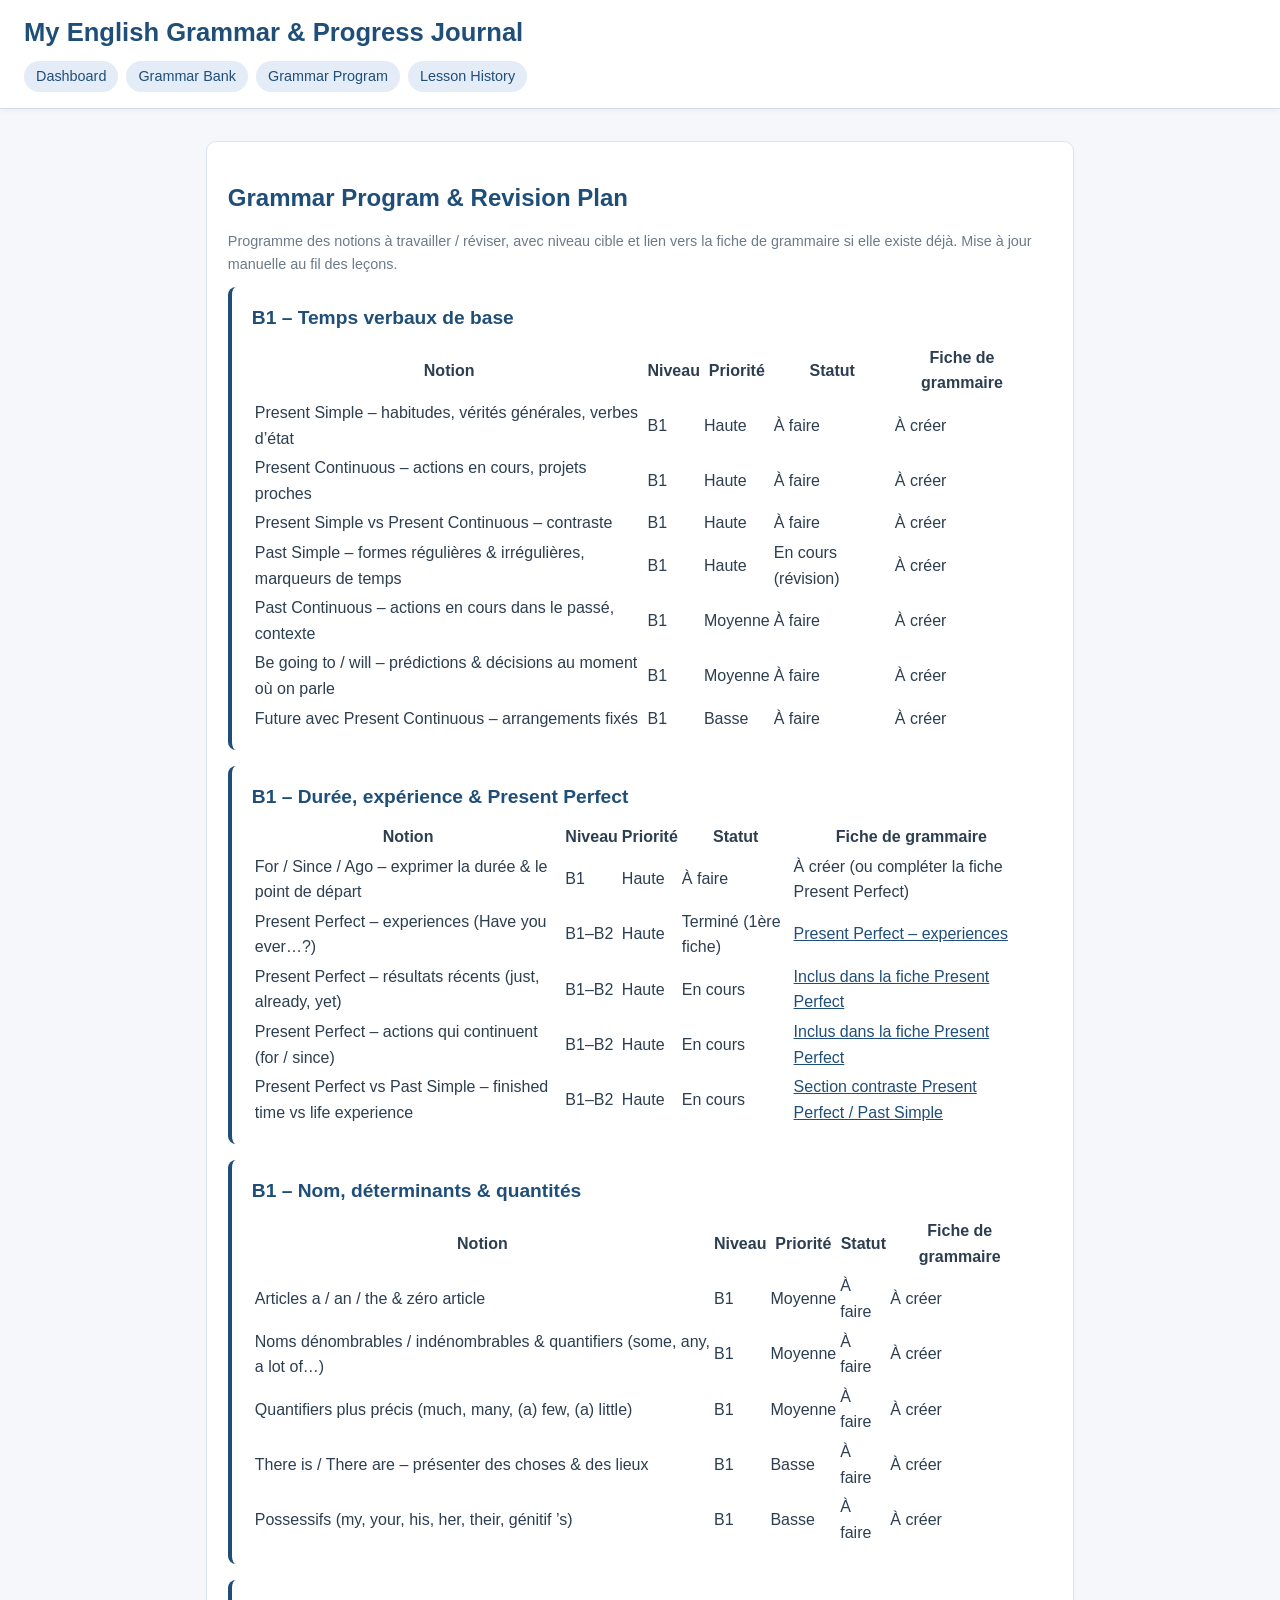
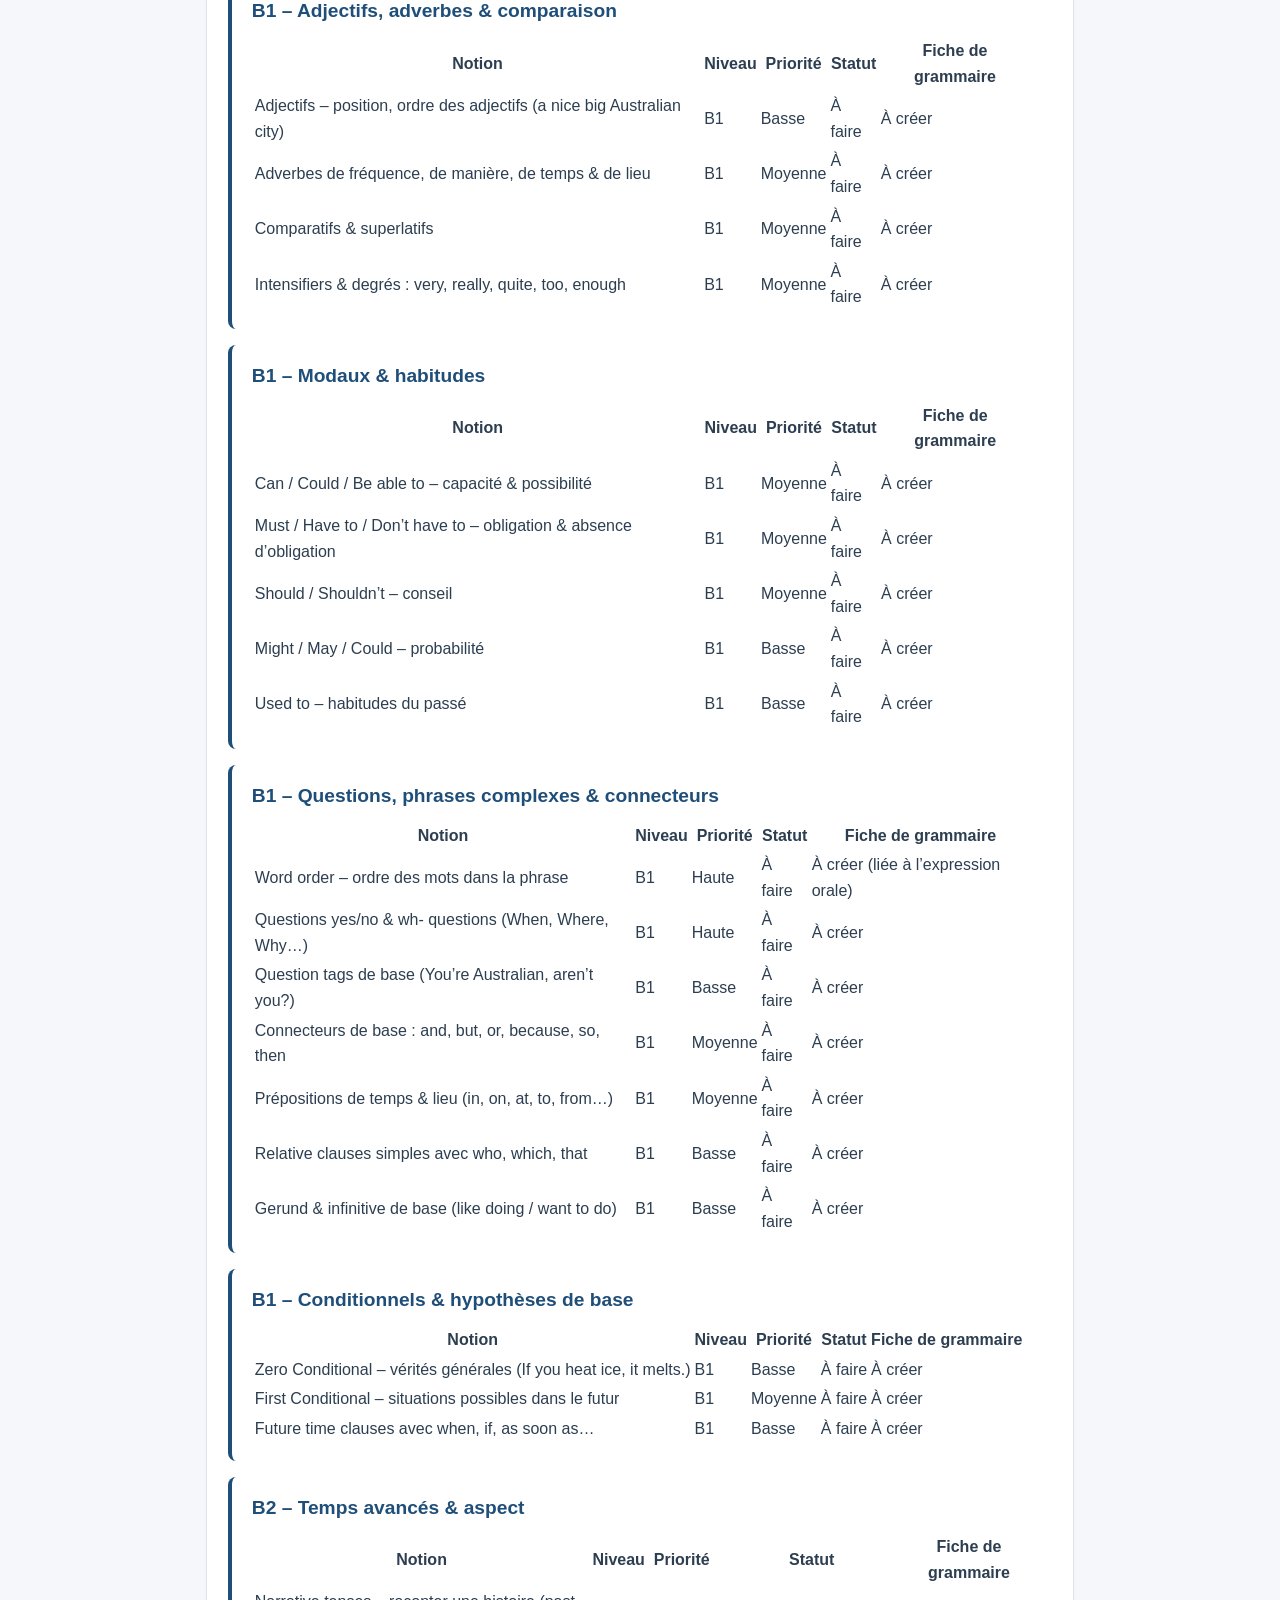
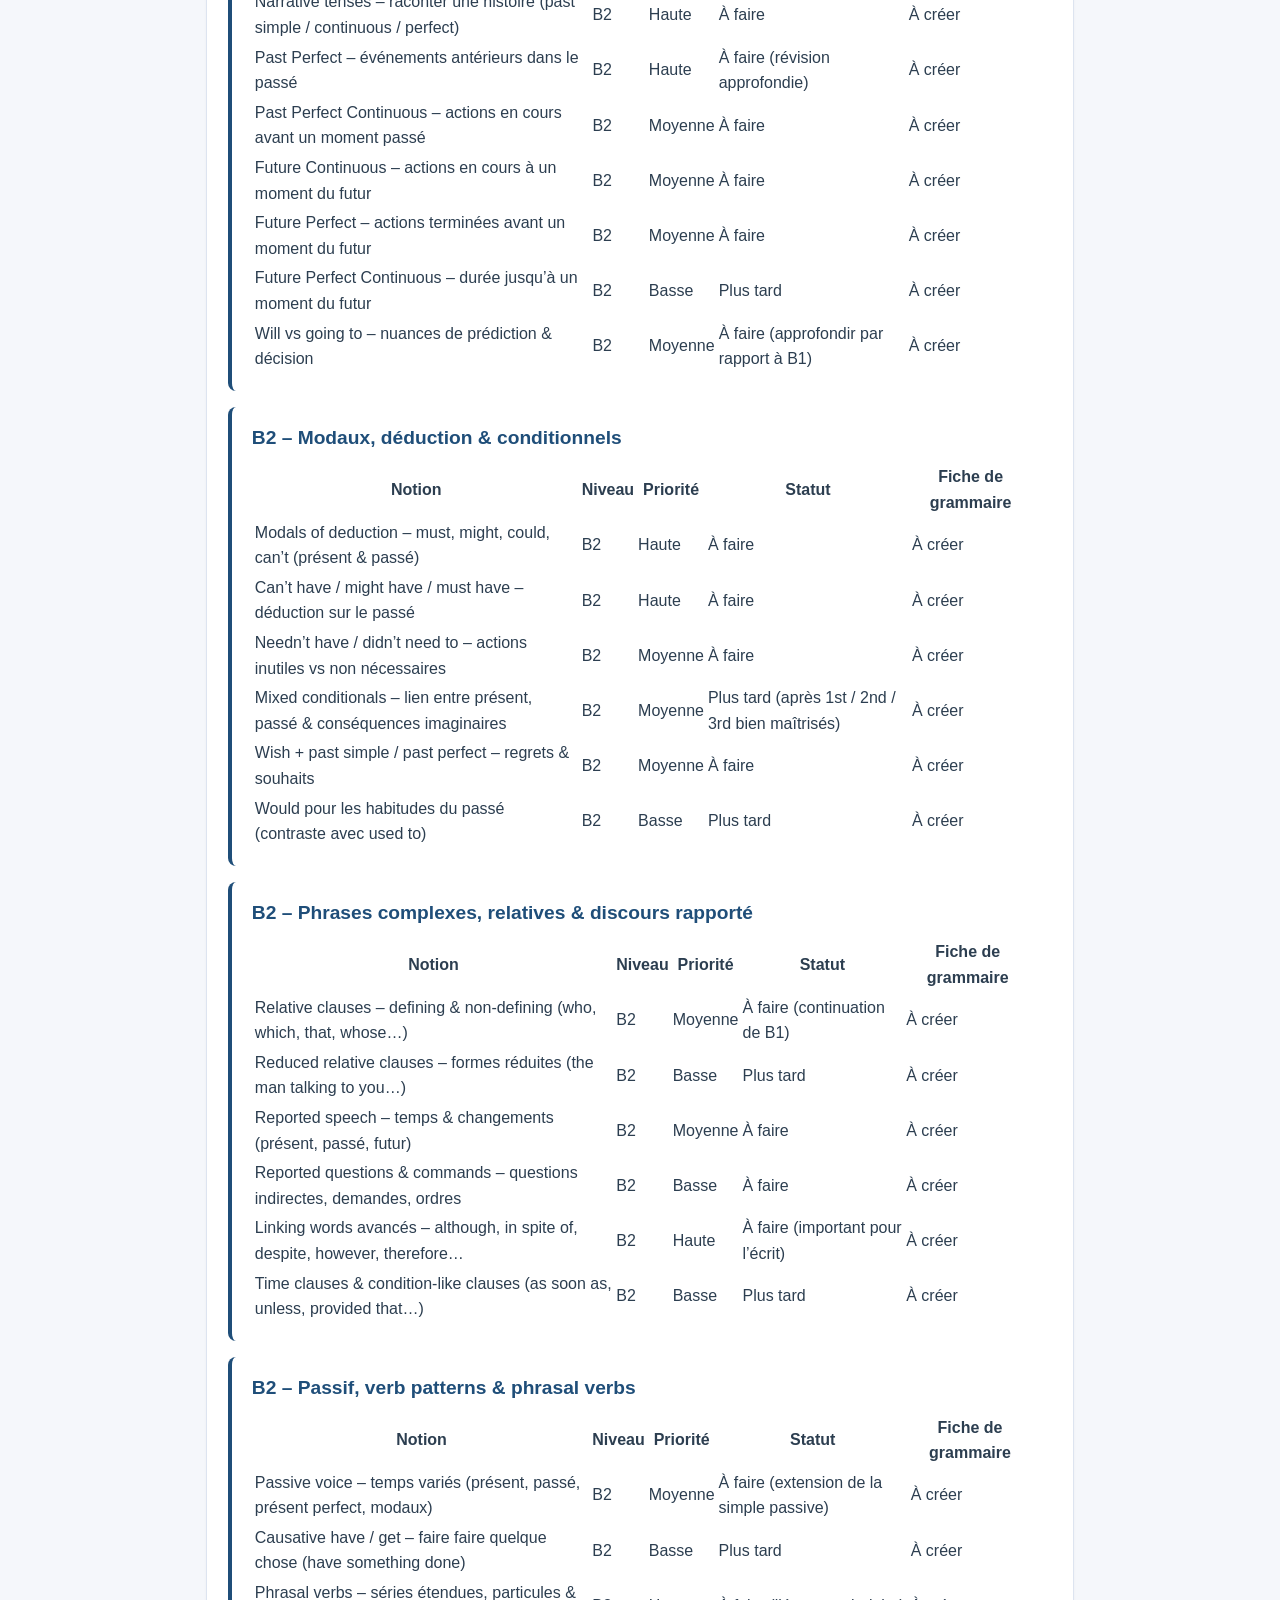
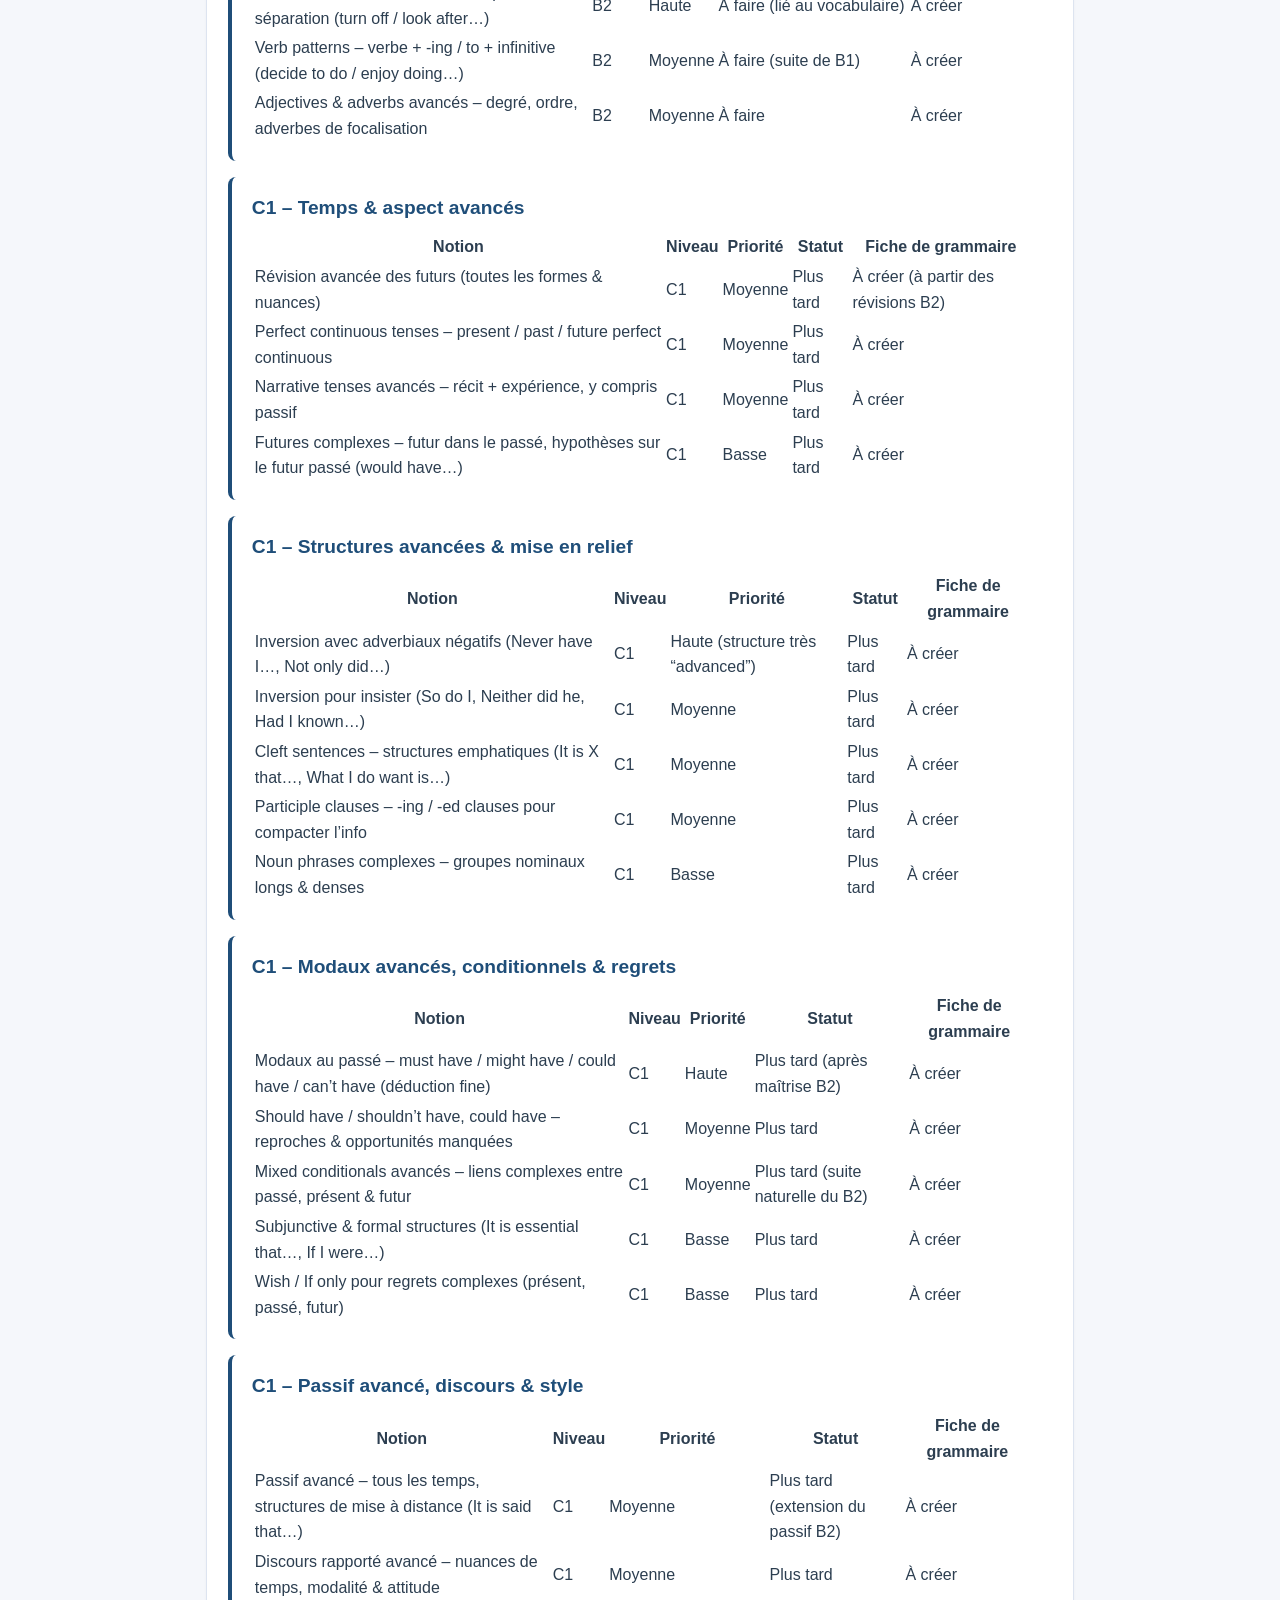
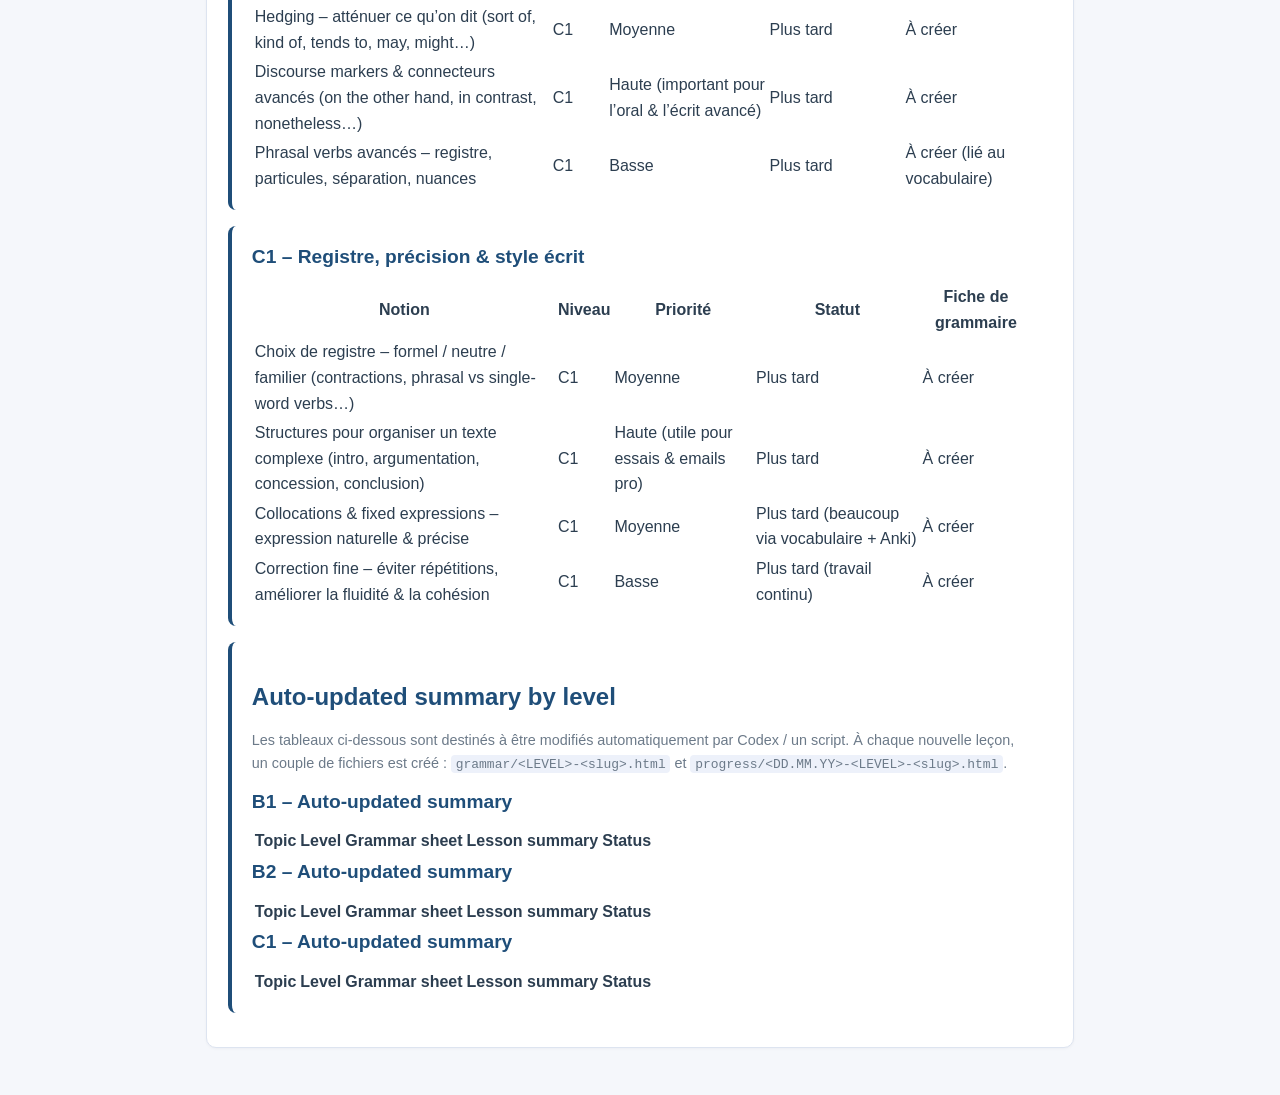
==== commit 04c2c199: "Comment" ====
--- a/program.html
+++ b/program.html
@@ -26,7 +26,7 @@
         fiche de grammaire si elle existe déjà. Mise à jour manuelle au fil des leçons.
       </p>
 
-            <!-- B1 – Temps verbaux de base -->
+      <!-- B1 – Temps verbaux de base -->
       <section class="grammar-section">
         <h3>B1 – Temps verbaux de base</h3>
 
@@ -387,7 +387,7 @@
         </table>
       </section>
 
-      <!-- B1 – Conditionnels & phrases hypothétiques de base -->
+      <!-- B1 – Conditionnels & hypothèses de base -->
       <section class="grammar-section">
         <h3>B1 – Conditionnels & hypothèses de base</h3>
 
@@ -427,8 +427,7 @@
         </table>
       </section>
 
-
-            <!-- B2 – Temps avancés & aspect -->
+      <!-- B2 – Temps avancés & aspect -->
       <section class="grammar-section">
         <h3>B2 – Temps avancés & aspect</h3>
 
@@ -672,8 +671,7 @@
         </table>
       </section>
 
-
-           <!-- C1 – Temps & aspect avancés -->
+      <!-- C1 – Temps & aspect avancés -->
       <section class="grammar-section">
         <h3>C1 – Temps & aspect avancés</h3>
 
@@ -707,7 +705,7 @@
               <td>C1</td>
               <td>Moyenne</td>
               <td>Plus tard</td>
-              <td>À créer (extension des “narrative tenses” B2)</td>
+              <td>À créer</td>
             </tr>
             <tr>
               <td>Futures complexes – futur dans le passé, hypothèses sur le futur passé (would have…)</td>
@@ -927,6 +925,85 @@
             </tr>
           </tbody>
         </table>
+      </section>
+
+      <!-- =========================== -->
+      <!-- AUTO-UPDATED SUMMARY TABLES -->
+      <!-- =========================== -->
+
+      <section class="grammar-section">
+        <h2>Auto-updated summary by level</h2>
+        <p class="meta">
+          Les tableaux ci-dessous sont destinés à être modifiés automatiquement par Codex / un script.
+          À chaque nouvelle leçon, un couple de fichiers est créé :
+          <code>grammar/&lt;LEVEL&gt;-&lt;slug&gt;.html</code> et
+          <code>progress/&lt;DD.MM.YY&gt;-&lt;LEVEL&gt;-&lt;slug&gt;.html</code>.
+        </p>
+
+        <!-- ===== B1 AUTO TABLE ===== -->
+        <h3>B1 – Auto-updated summary</h3>
+        <!-- PROGRAM-B1-START -->
+        <table>
+          <thead>
+            <tr>
+              <th>Topic</th>
+              <th>Level</th>
+              <th>Grammar sheet</th>
+              <th>Lesson summary</th>
+              <th>Status</th>
+            </tr>
+          </thead>
+          <tbody id="program-b1-body">
+            <!-- Rows to be added/updated automatically, e.g.:
+            <tr data-level="B1" data-topic="present-perfect-vs-past-simple">
+              <td>Present perfect vs past simple</td>
+              <td>B1</td>
+              <td><a href="grammar/B1-present-perfect-vs-past-simple.html">Grammar sheet</a></td>
+              <td><a href="progress/18.11.25-B1-present-perfect-vs-past-simple.html">Lesson – 18.11.25</a></td>
+              <td>Done</td>
+            </tr>
+            -->
+          </tbody>
+        </table>
+        <!-- PROGRAM-B1-END -->
+
+        <!-- ===== B2 AUTO TABLE ===== -->
+        <h3>B2 – Auto-updated summary</h3>
+        <!-- PROGRAM-B2-START -->
+        <table>
+          <thead>
+            <tr>
+              <th>Topic</th>
+              <th>Level</th>
+              <th>Grammar sheet</th>
+              <th>Lesson summary</th>
+              <th>Status</th>
+            </tr>
+          </thead>
+          <tbody id="program-b2-body">
+            <!-- Rows to be added/updated automatically for B2 -->
+          </tbody>
+        </table>
+        <!-- PROGRAM-B2-END -->
+
+        <!-- ===== C1 AUTO TABLE ===== -->
+        <h3>C1 – Auto-updated summary</h3>
+        <!-- PROGRAM-C1-START -->
+        <table>
+          <thead>
+            <tr>
+              <th>Topic</th>
+              <th>Level</th>
+              <th>Grammar sheet</th>
+              <th>Lesson summary</th>
+              <th>Status</th>
+            </tr>
+          </thead>
+          <tbody id="program-c1-body">
+            <!-- Rows to be added/updated automatically for C1 -->
+          </tbody>
+        </table>
+        <!-- PROGRAM-C1-END -->
       </section>
 
     </div>
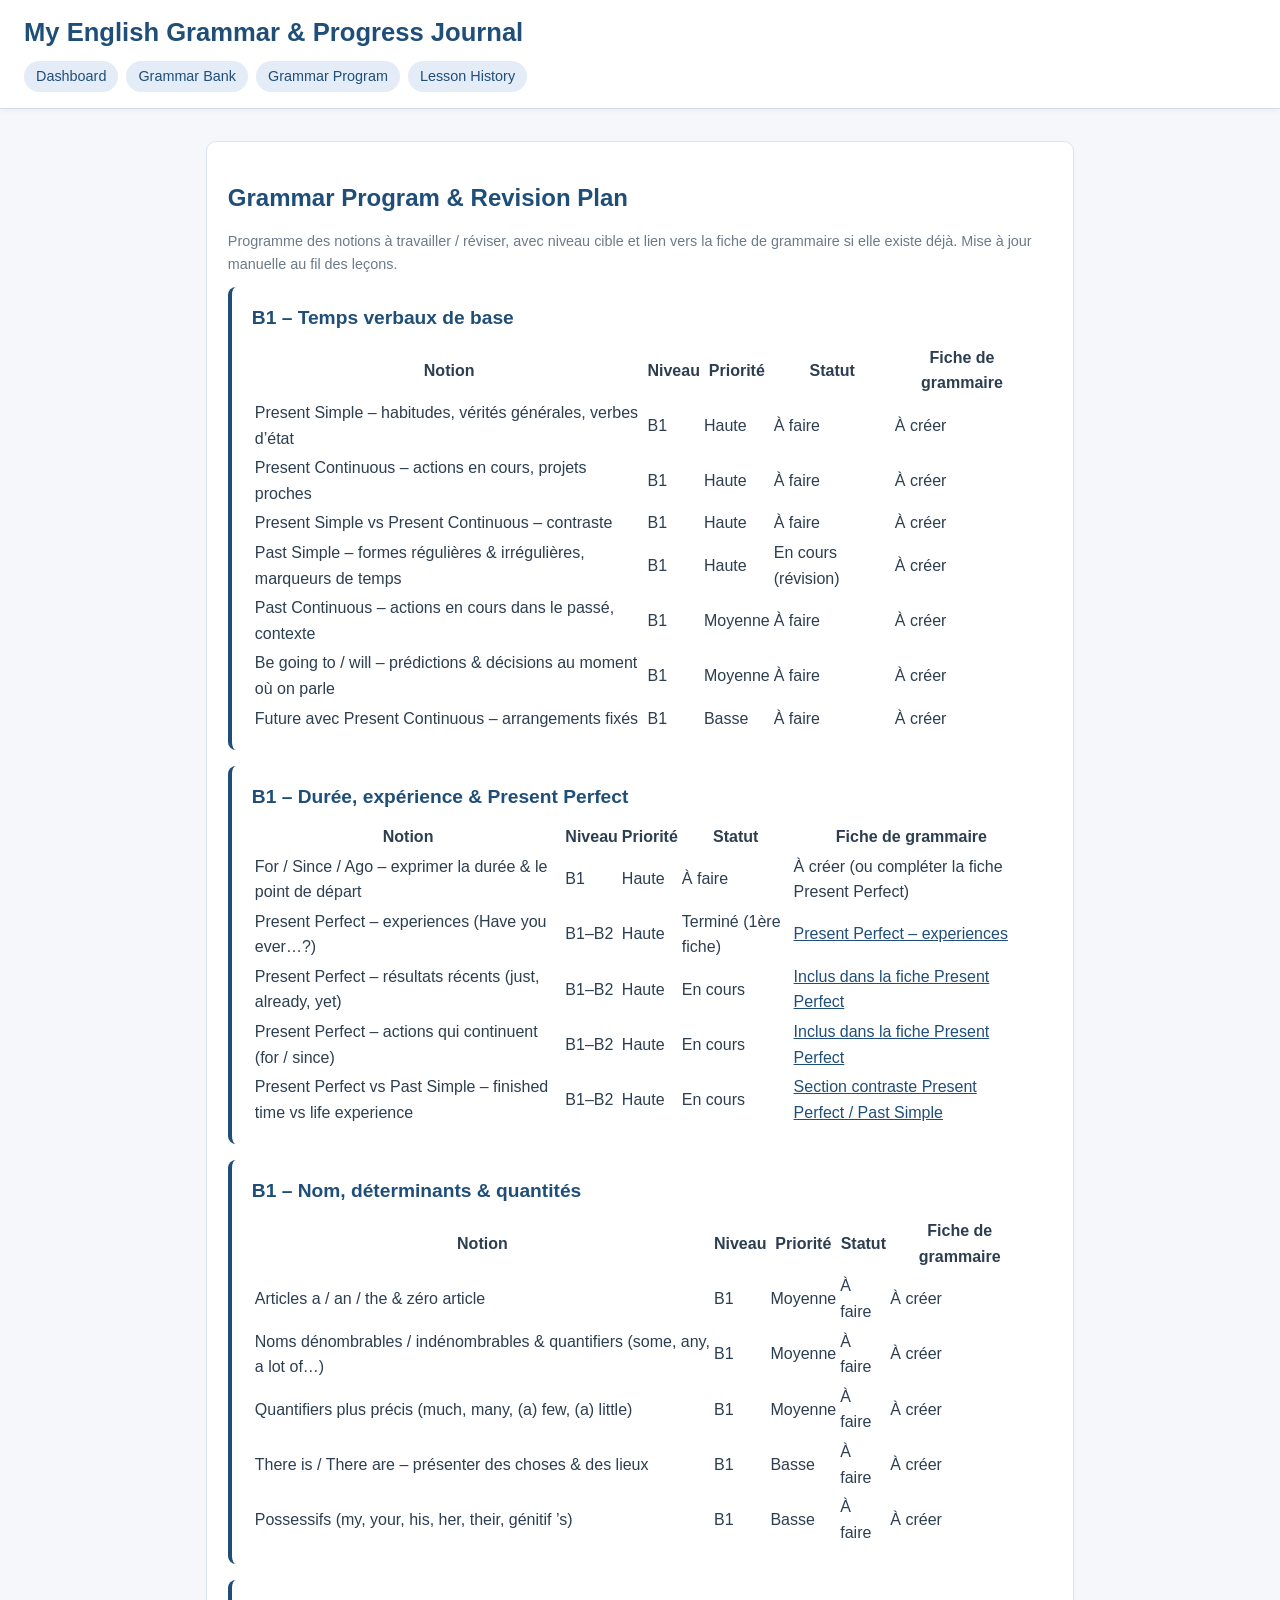
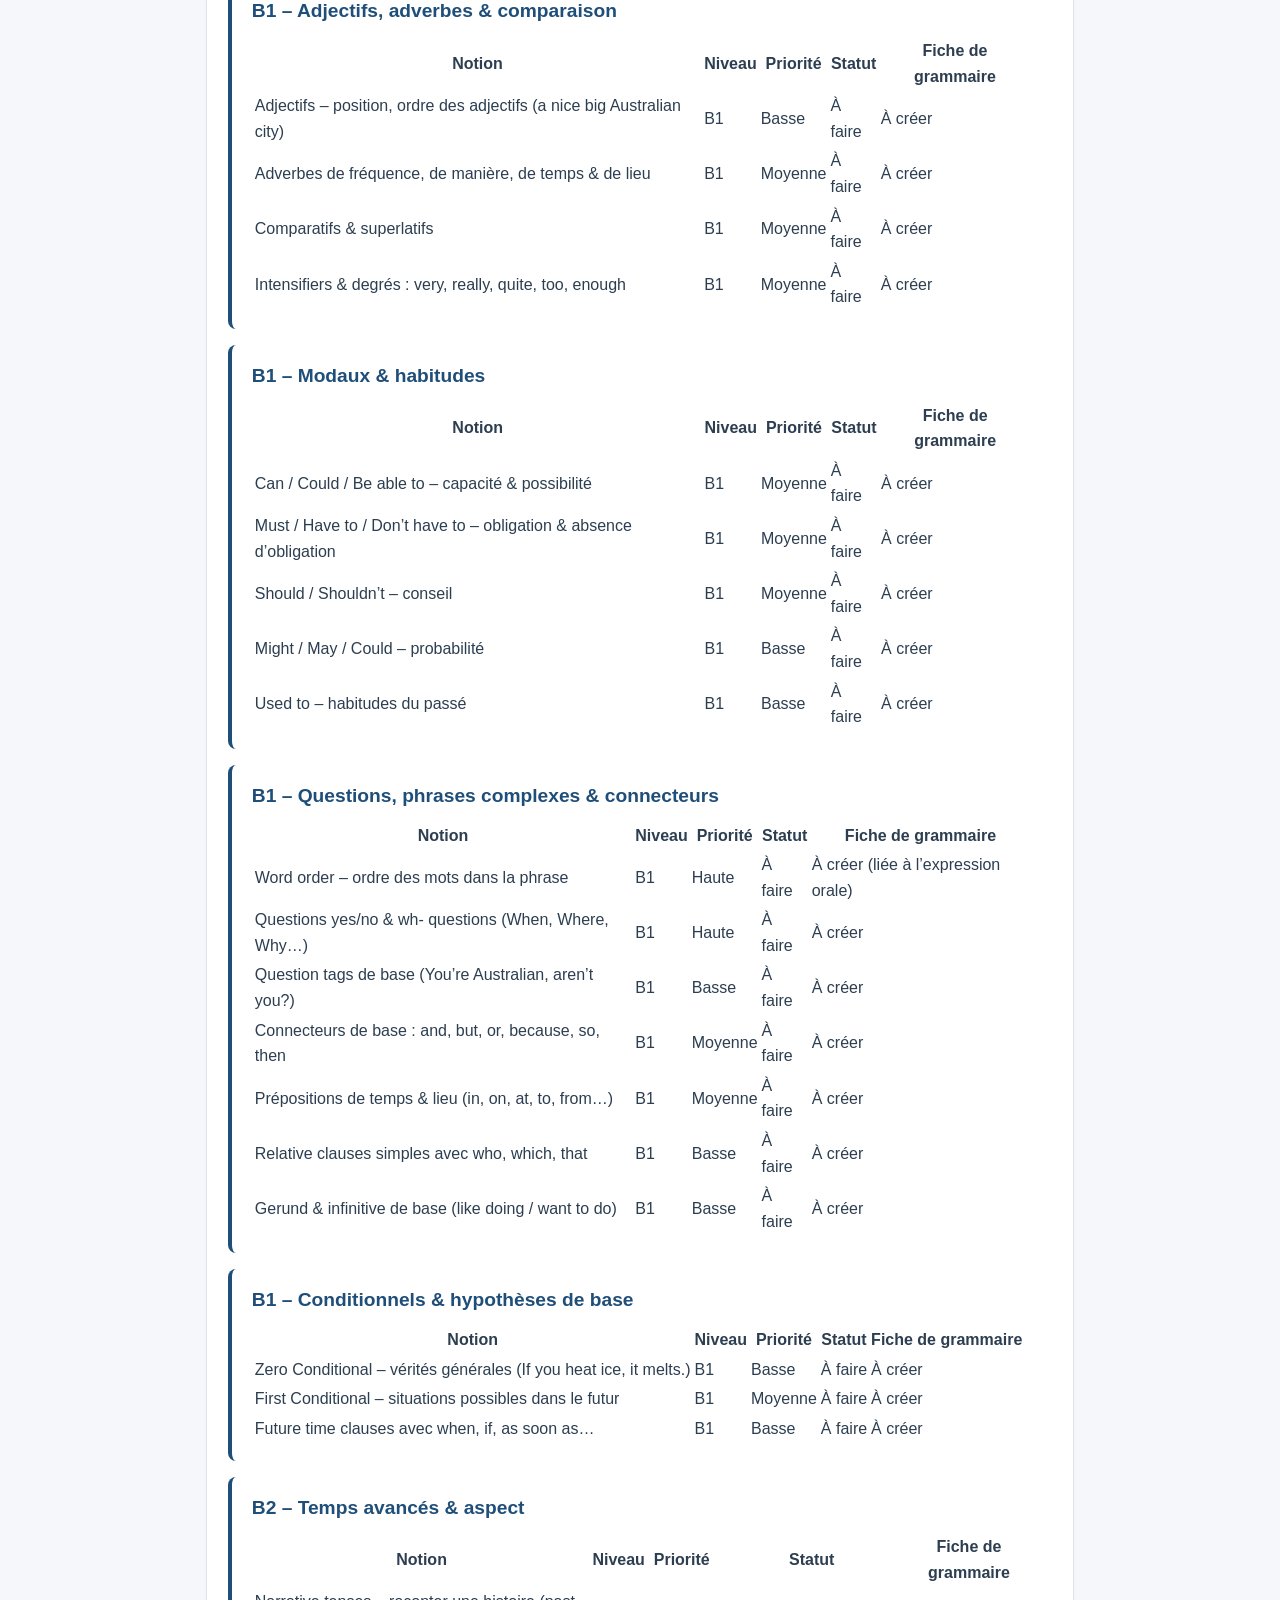
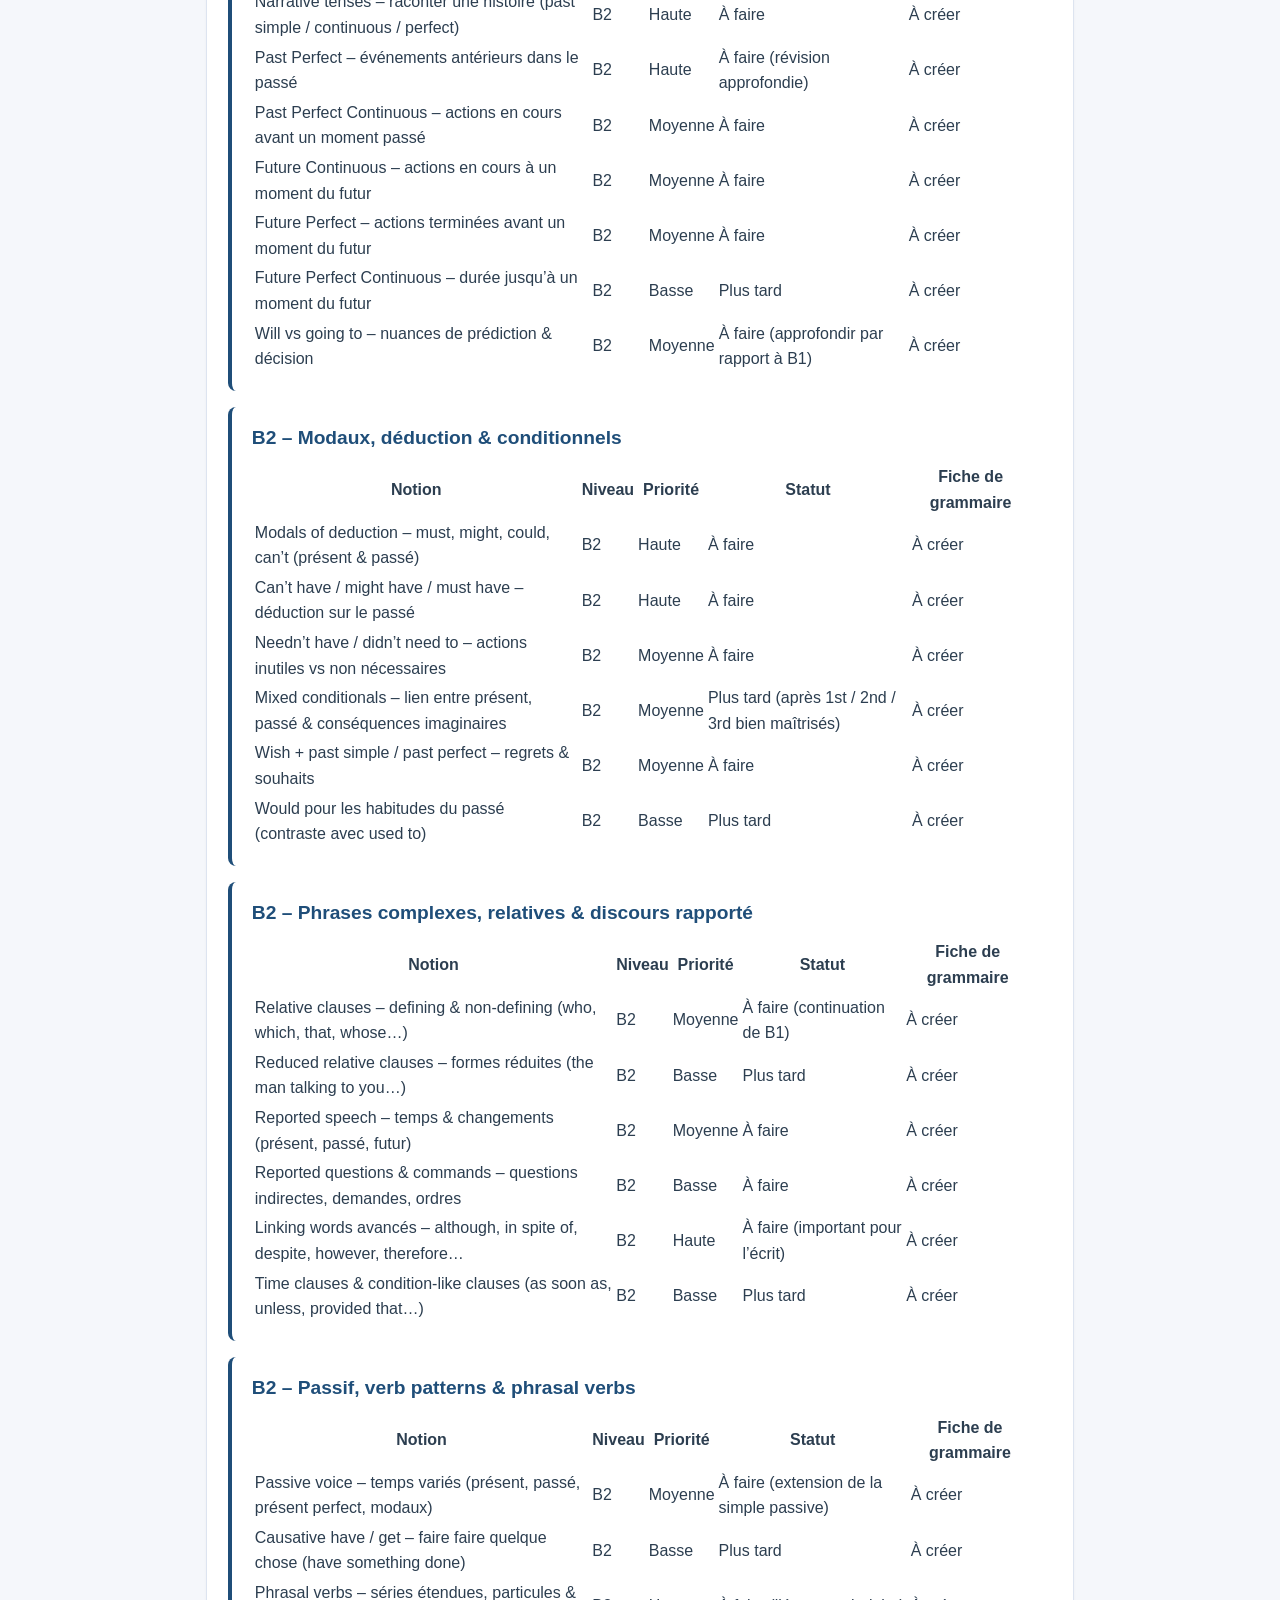
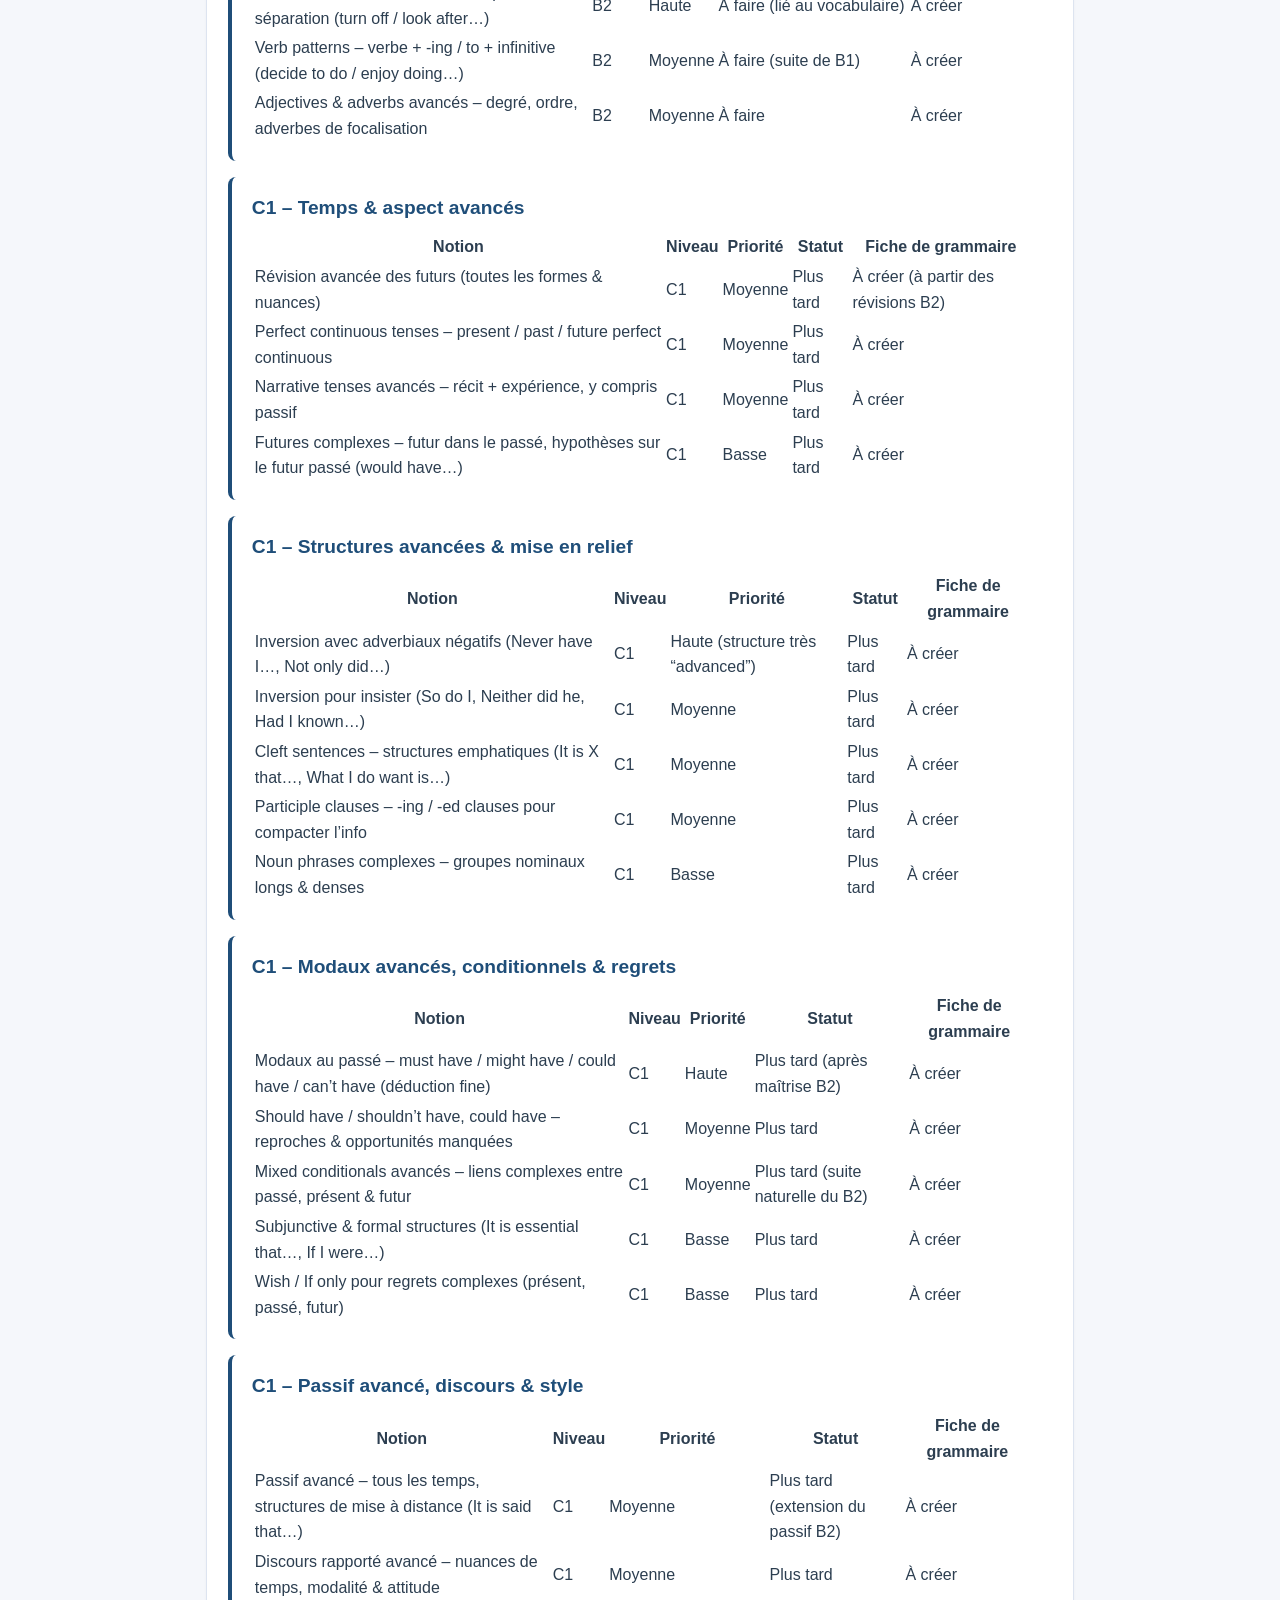
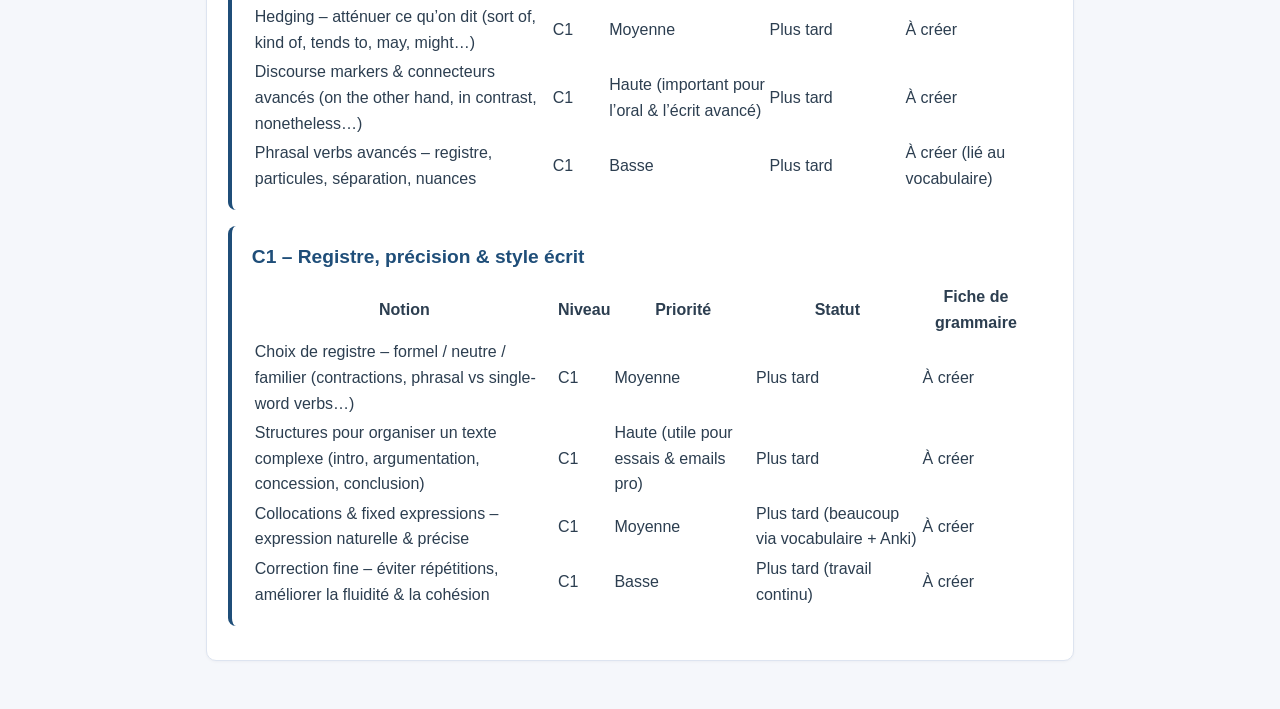
==== commit 73d1523f: "Comment" ====
--- a/program.html
+++ b/program.html
@@ -926,86 +926,6 @@
           </tbody>
         </table>
       </section>
-
-      <!-- =========================== -->
-      <!-- AUTO-UPDATED SUMMARY TABLES -->
-      <!-- =========================== -->
-
-      <section class="grammar-section">
-        <h2>Auto-updated summary by level</h2>
-        <p class="meta">
-          Les tableaux ci-dessous sont destinés à être modifiés automatiquement par Codex / un script.
-          À chaque nouvelle leçon, un couple de fichiers est créé :
-          <code>grammar/&lt;LEVEL&gt;-&lt;slug&gt;.html</code> et
-          <code>progress/&lt;DD.MM.YY&gt;-&lt;LEVEL&gt;-&lt;slug&gt;.html</code>.
-        </p>
-
-        <!-- ===== B1 AUTO TABLE ===== -->
-        <h3>B1 – Auto-updated summary</h3>
-        <!-- PROGRAM-B1-START -->
-        <table>
-          <thead>
-            <tr>
-              <th>Topic</th>
-              <th>Level</th>
-              <th>Grammar sheet</th>
-              <th>Lesson summary</th>
-              <th>Status</th>
-            </tr>
-          </thead>
-          <tbody id="program-b1-body">
-            <!-- Rows to be added/updated automatically, e.g.:
-            <tr data-level="B1" data-topic="present-perfect-vs-past-simple">
-              <td>Present perfect vs past simple</td>
-              <td>B1</td>
-              <td><a href="grammar/B1-present-perfect-vs-past-simple.html">Grammar sheet</a></td>
-              <td><a href="progress/18.11.25-B1-present-perfect-vs-past-simple.html">Lesson – 18.11.25</a></td>
-              <td>Done</td>
-            </tr>
-            -->
-          </tbody>
-        </table>
-        <!-- PROGRAM-B1-END -->
-
-        <!-- ===== B2 AUTO TABLE ===== -->
-        <h3>B2 – Auto-updated summary</h3>
-        <!-- PROGRAM-B2-START -->
-        <table>
-          <thead>
-            <tr>
-              <th>Topic</th>
-              <th>Level</th>
-              <th>Grammar sheet</th>
-              <th>Lesson summary</th>
-              <th>Status</th>
-            </tr>
-          </thead>
-          <tbody id="program-b2-body">
-            <!-- Rows to be added/updated automatically for B2 -->
-          </tbody>
-        </table>
-        <!-- PROGRAM-B2-END -->
-
-        <!-- ===== C1 AUTO TABLE ===== -->
-        <h3>C1 – Auto-updated summary</h3>
-        <!-- PROGRAM-C1-START -->
-        <table>
-          <thead>
-            <tr>
-              <th>Topic</th>
-              <th>Level</th>
-              <th>Grammar sheet</th>
-              <th>Lesson summary</th>
-              <th>Status</th>
-            </tr>
-          </thead>
-          <tbody id="program-c1-body">
-            <!-- Rows to be added/updated automatically for C1 -->
-          </tbody>
-        </table>
-        <!-- PROGRAM-C1-END -->
-      </section>
-
     </div>
   </main>
 </body>
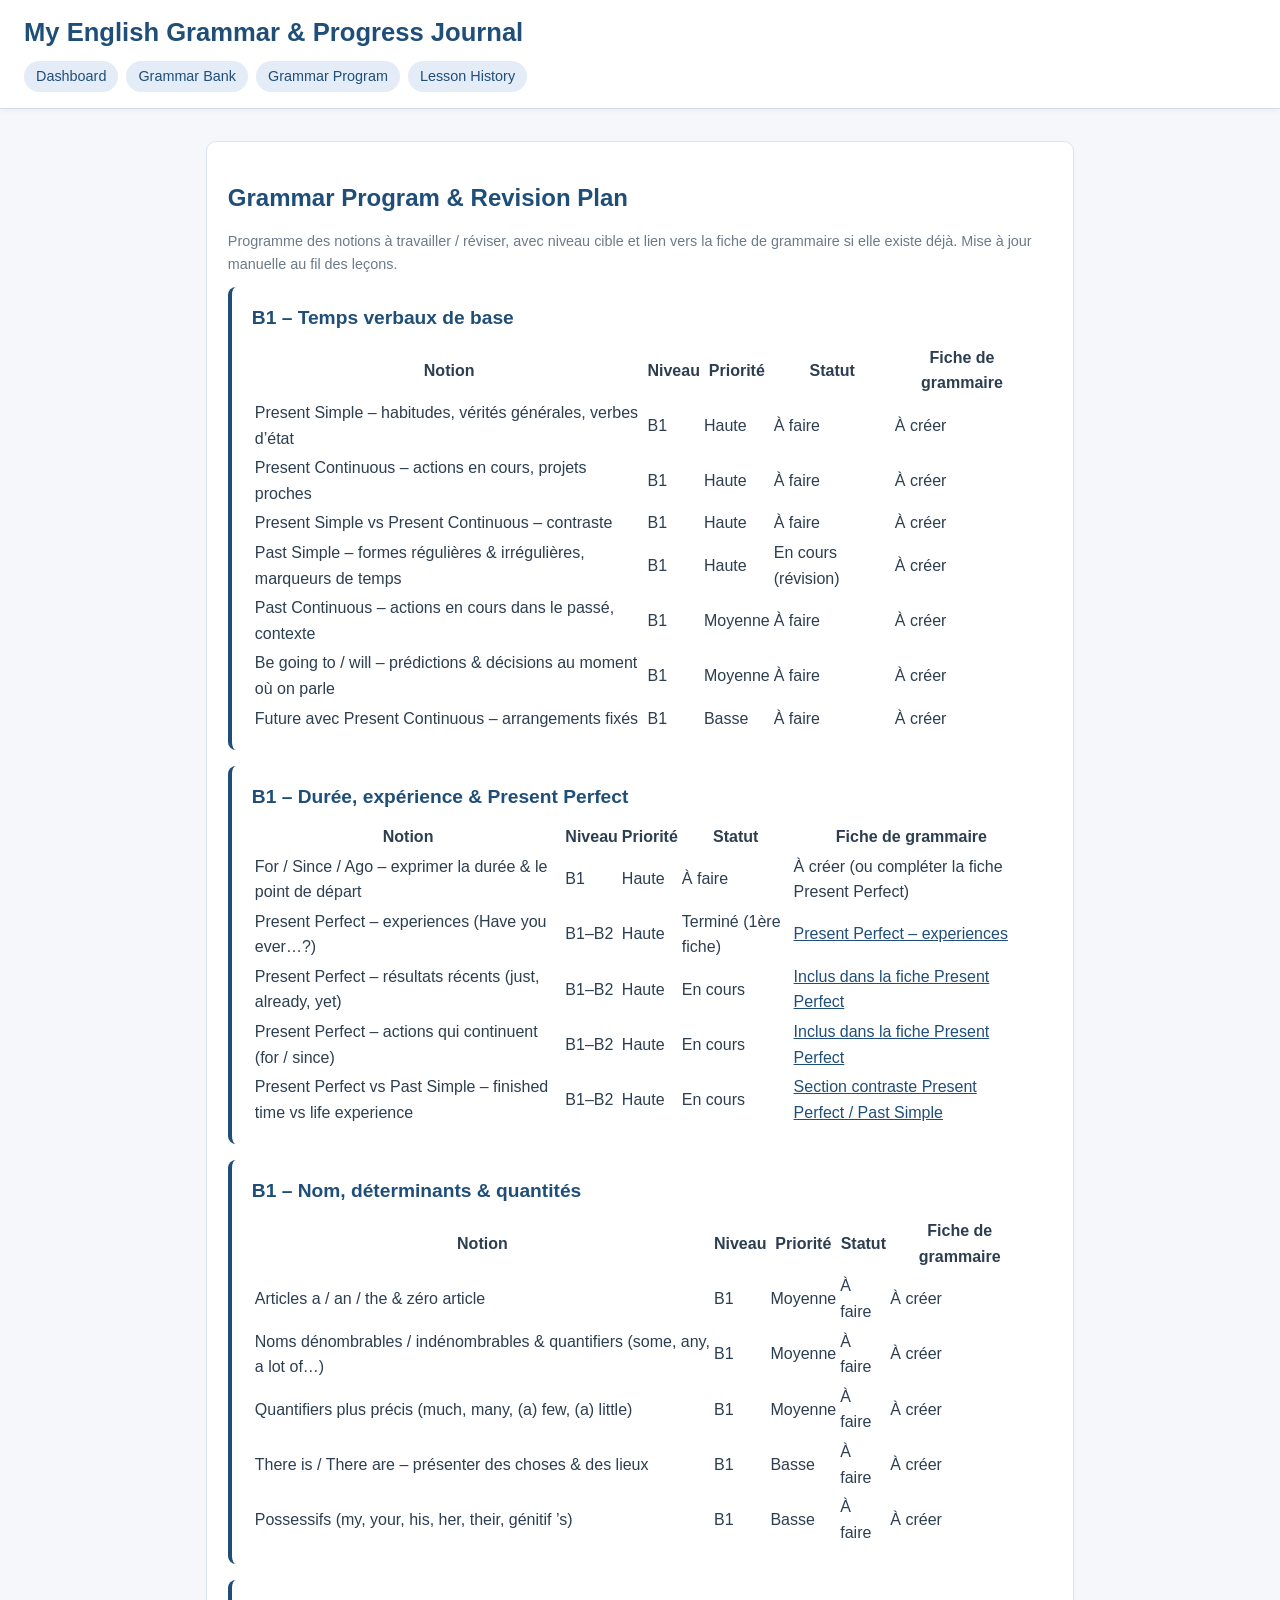
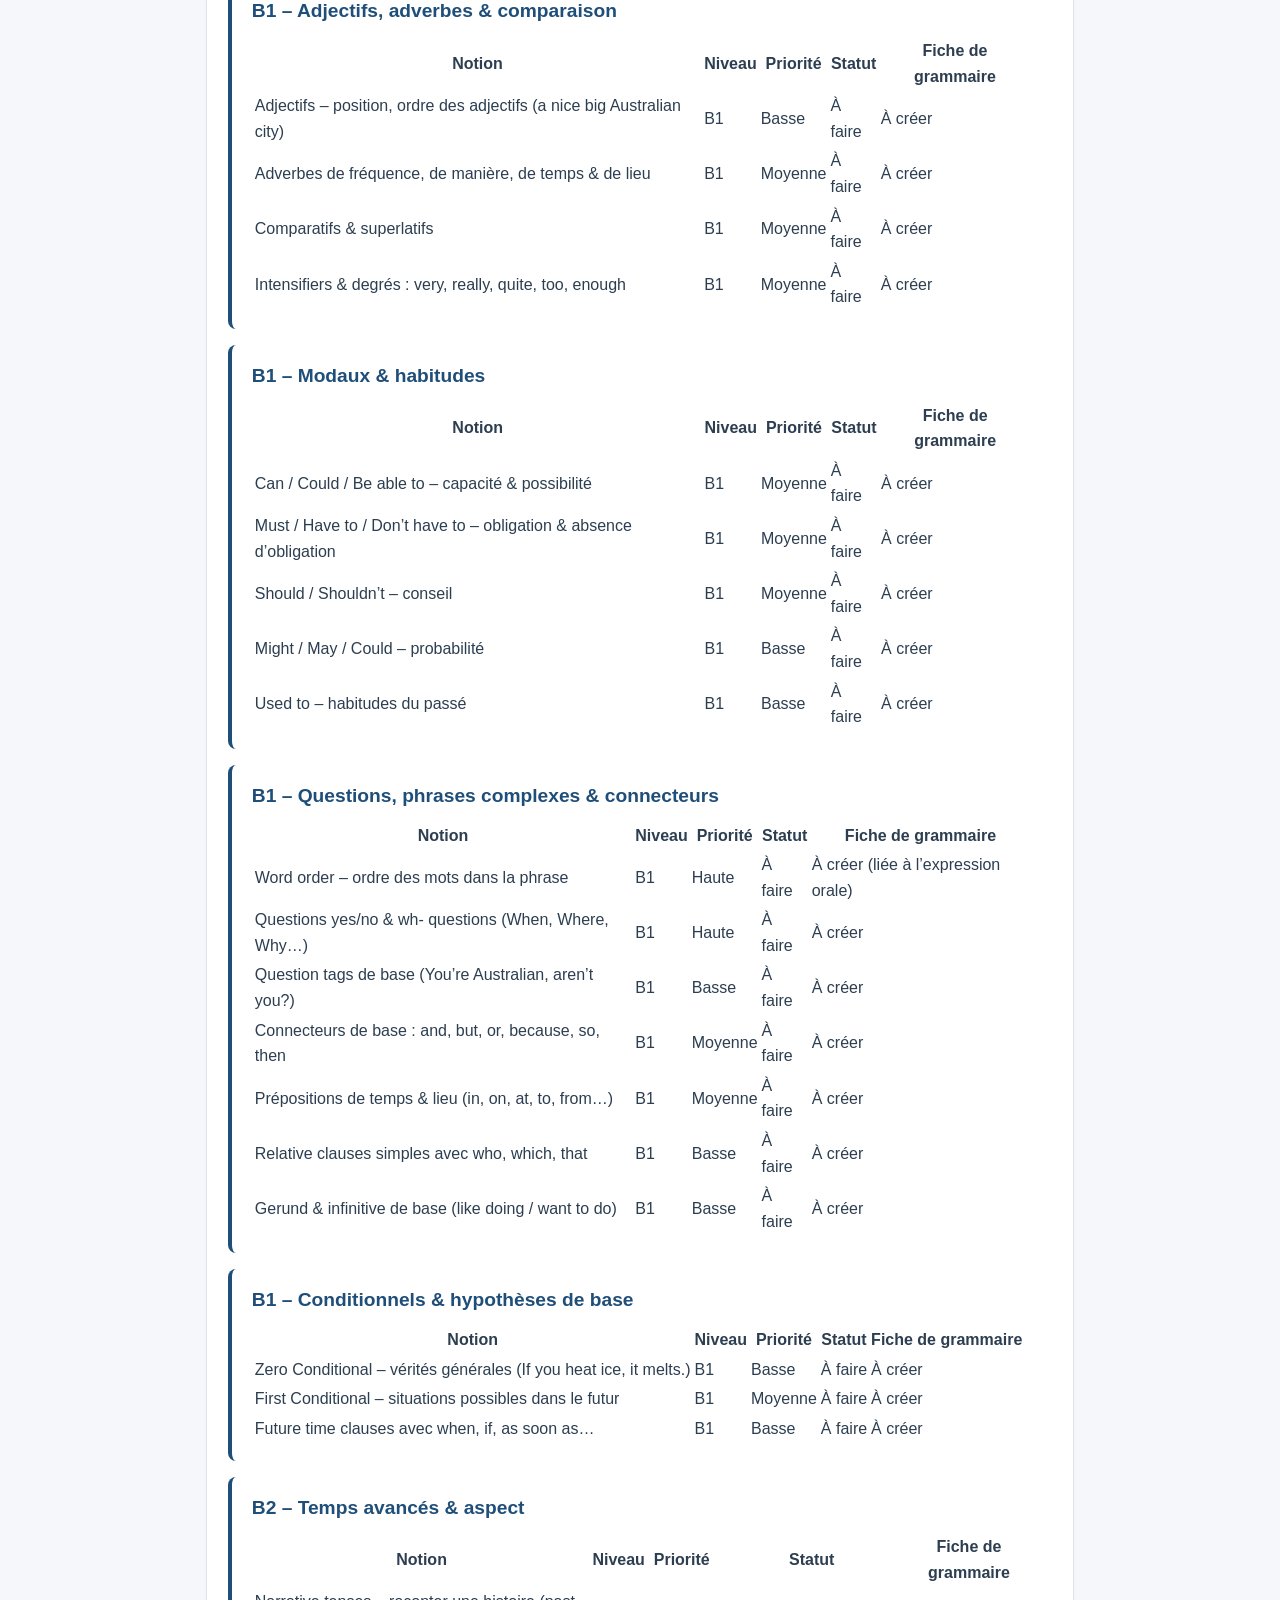
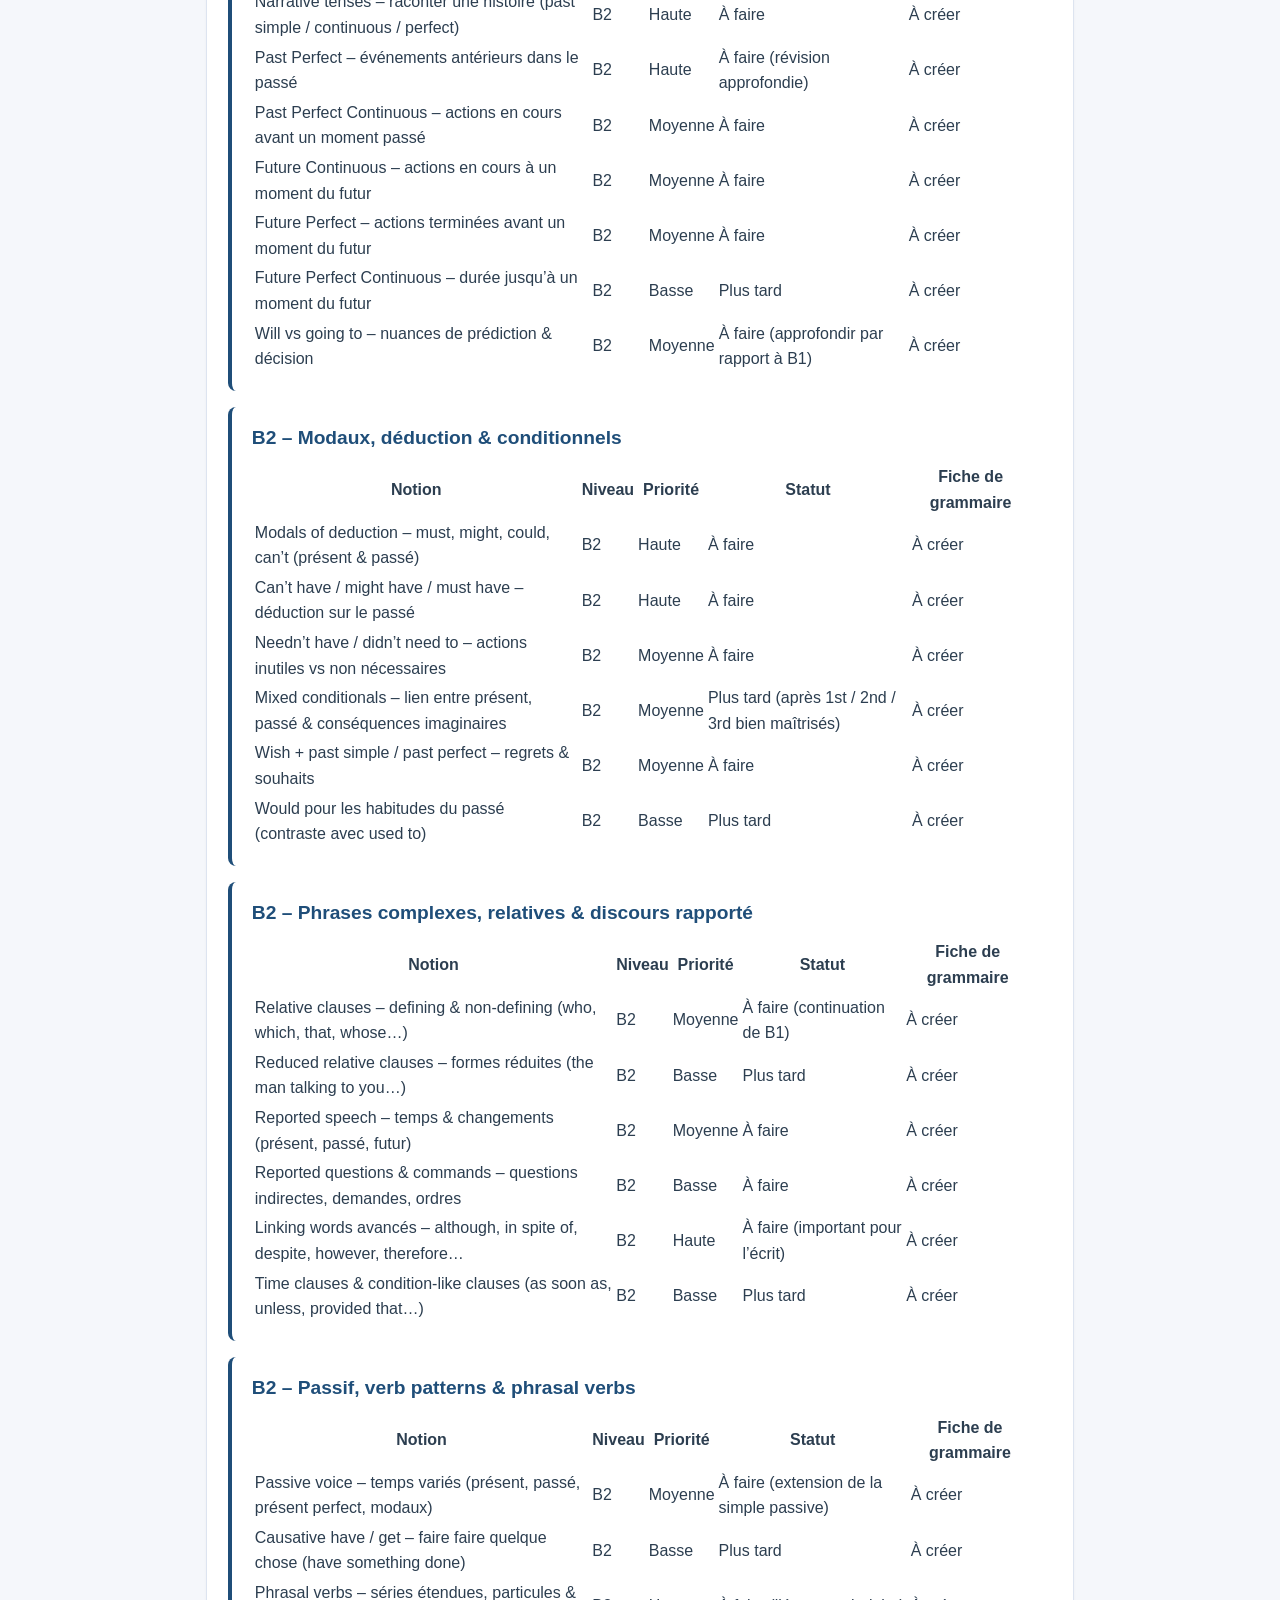
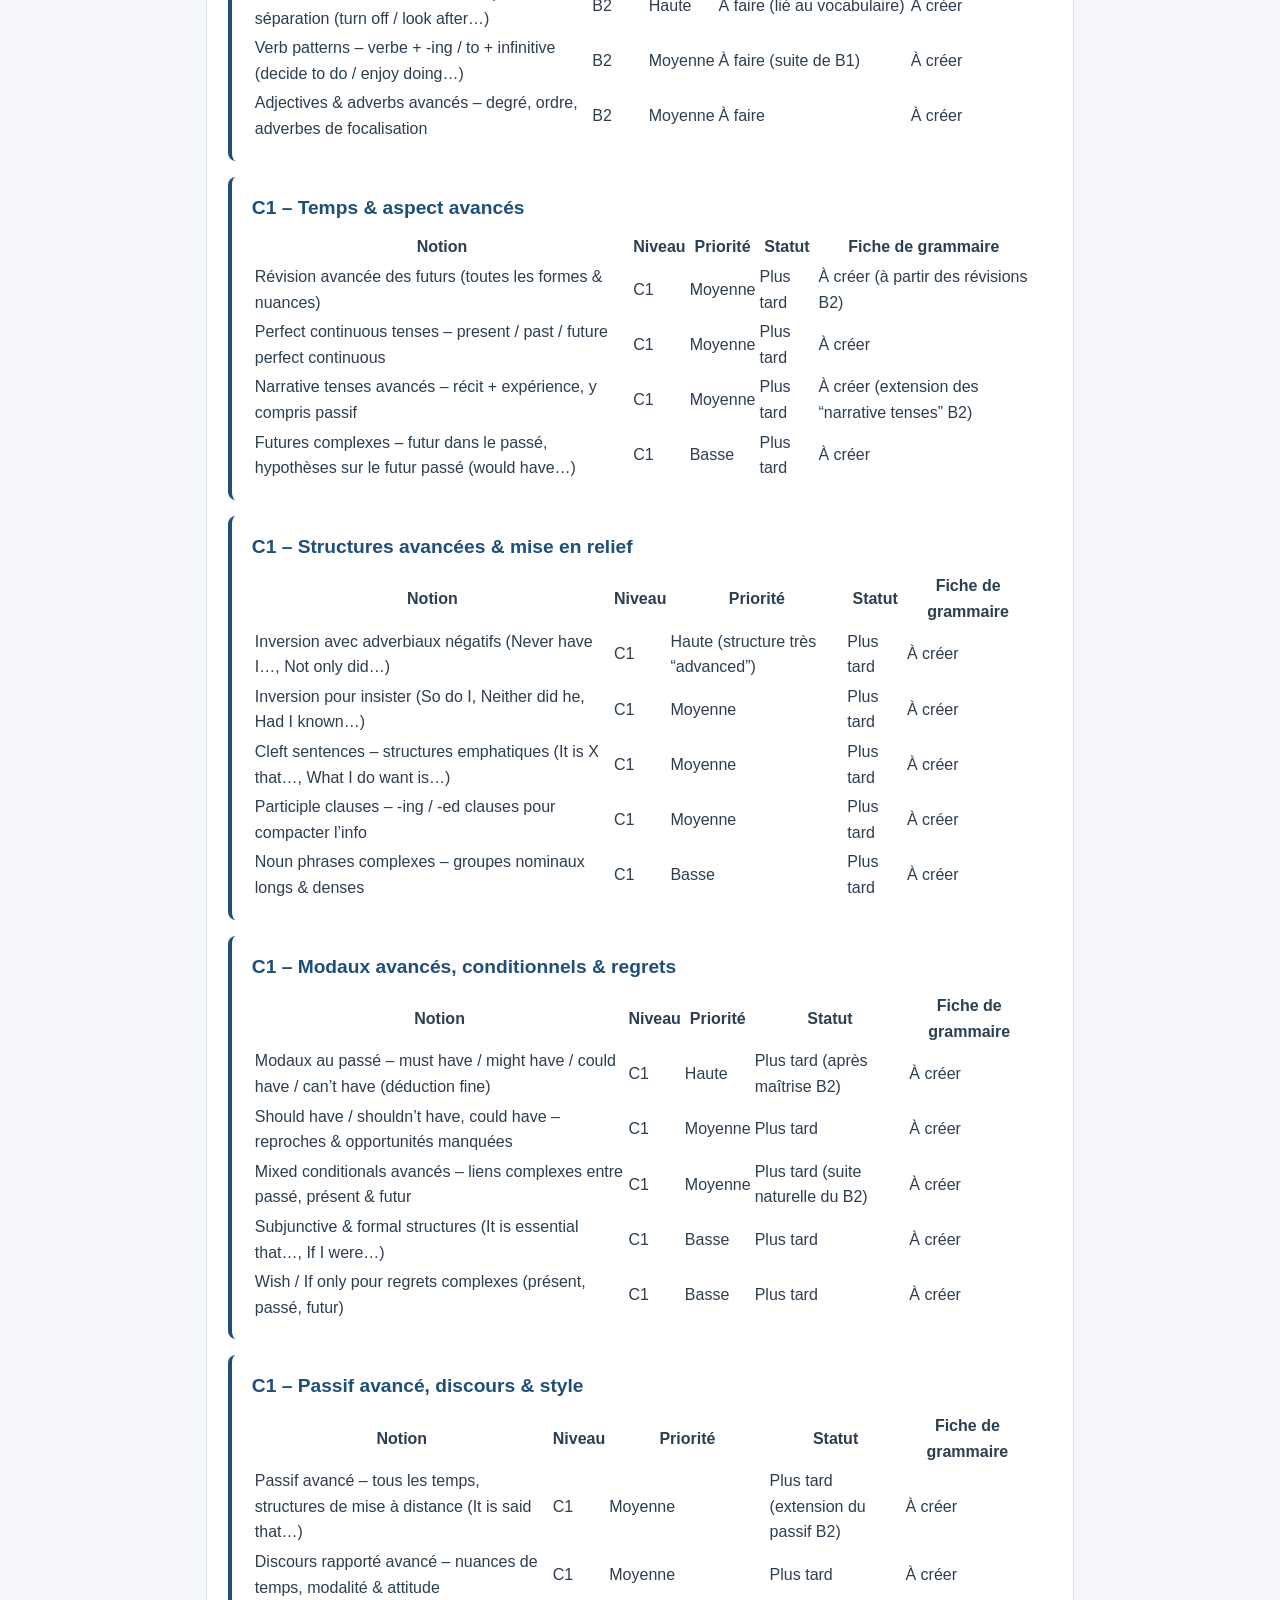
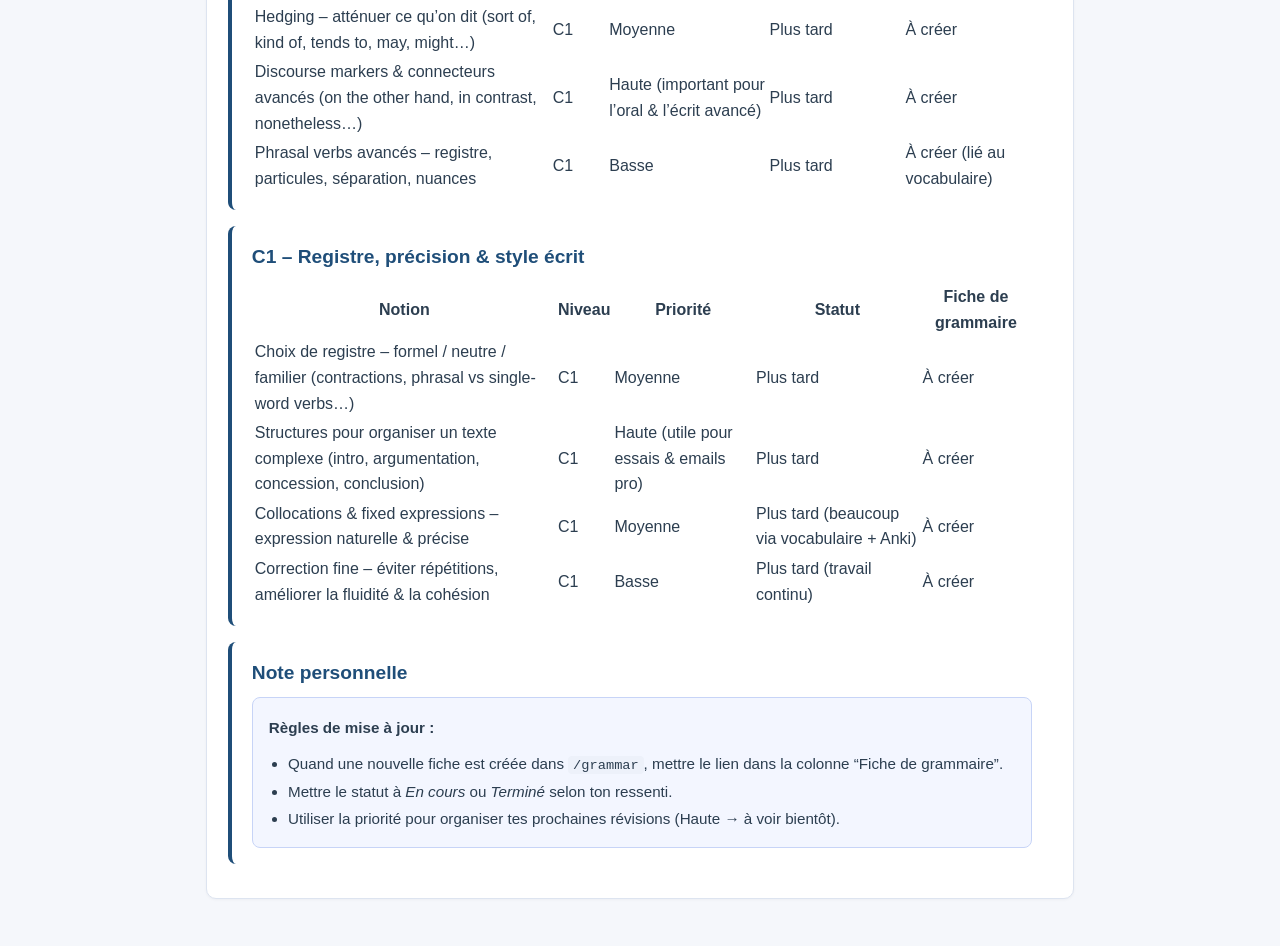
==== commit 0c24df88: "Comment" ====
--- a/program.html
+++ b/program.html
@@ -26,7 +26,7 @@
         fiche de grammaire si elle existe déjà. Mise à jour manuelle au fil des leçons.
       </p>
 
-      <!-- B1 – Temps verbaux de base -->
+           <!-- B1 – Temps verbaux de base -->
       <section class="grammar-section">
         <h3>B1 – Temps verbaux de base</h3>
 
@@ -387,7 +387,7 @@
         </table>
       </section>
 
-      <!-- B1 – Conditionnels & hypothèses de base -->
+      <!-- B1 – Conditionnels & phrases hypothétiques de base -->
       <section class="grammar-section">
         <h3>B1 – Conditionnels & hypothèses de base</h3>
 
@@ -427,7 +427,8 @@
         </table>
       </section>
 
-      <!-- B2 – Temps avancés & aspect -->
+
+            <!-- B2 – Temps avancés & aspect -->
       <section class="grammar-section">
         <h3>B2 – Temps avancés & aspect</h3>
 
@@ -705,7 +706,7 @@
               <td>C1</td>
               <td>Moyenne</td>
               <td>Plus tard</td>
-              <td>À créer</td>
+              <td>À créer (extension des “narrative tenses” B2)</td>
             </tr>
             <tr>
               <td>Futures complexes – futur dans le passé, hypothèses sur le futur passé (would have…)</td>
@@ -925,6 +926,21 @@
             </tr>
           </tbody>
         </table>
+      </section>
+
+
+      <!-- NOTE PERSONNELLE -->
+      <section class="grammar-section">
+        <h3>Note personnelle</h3>
+
+        <div class="note-box">
+          <p><strong>Règles de mise à jour :</strong></p>
+          <ul>
+            <li>Quand une nouvelle fiche est créée dans <code>/grammar</code>, mettre le lien dans la colonne “Fiche de grammaire”.</li>
+            <li>Mettre le statut à <em>En cours</em> ou <em>Terminé</em> selon ton ressenti.</li>
+            <li>Utiliser la priorité pour organiser tes prochaines révisions (Haute → à voir bientôt).</li>
+          </ul>
+        </div>
       </section>
     </div>
   </main>
